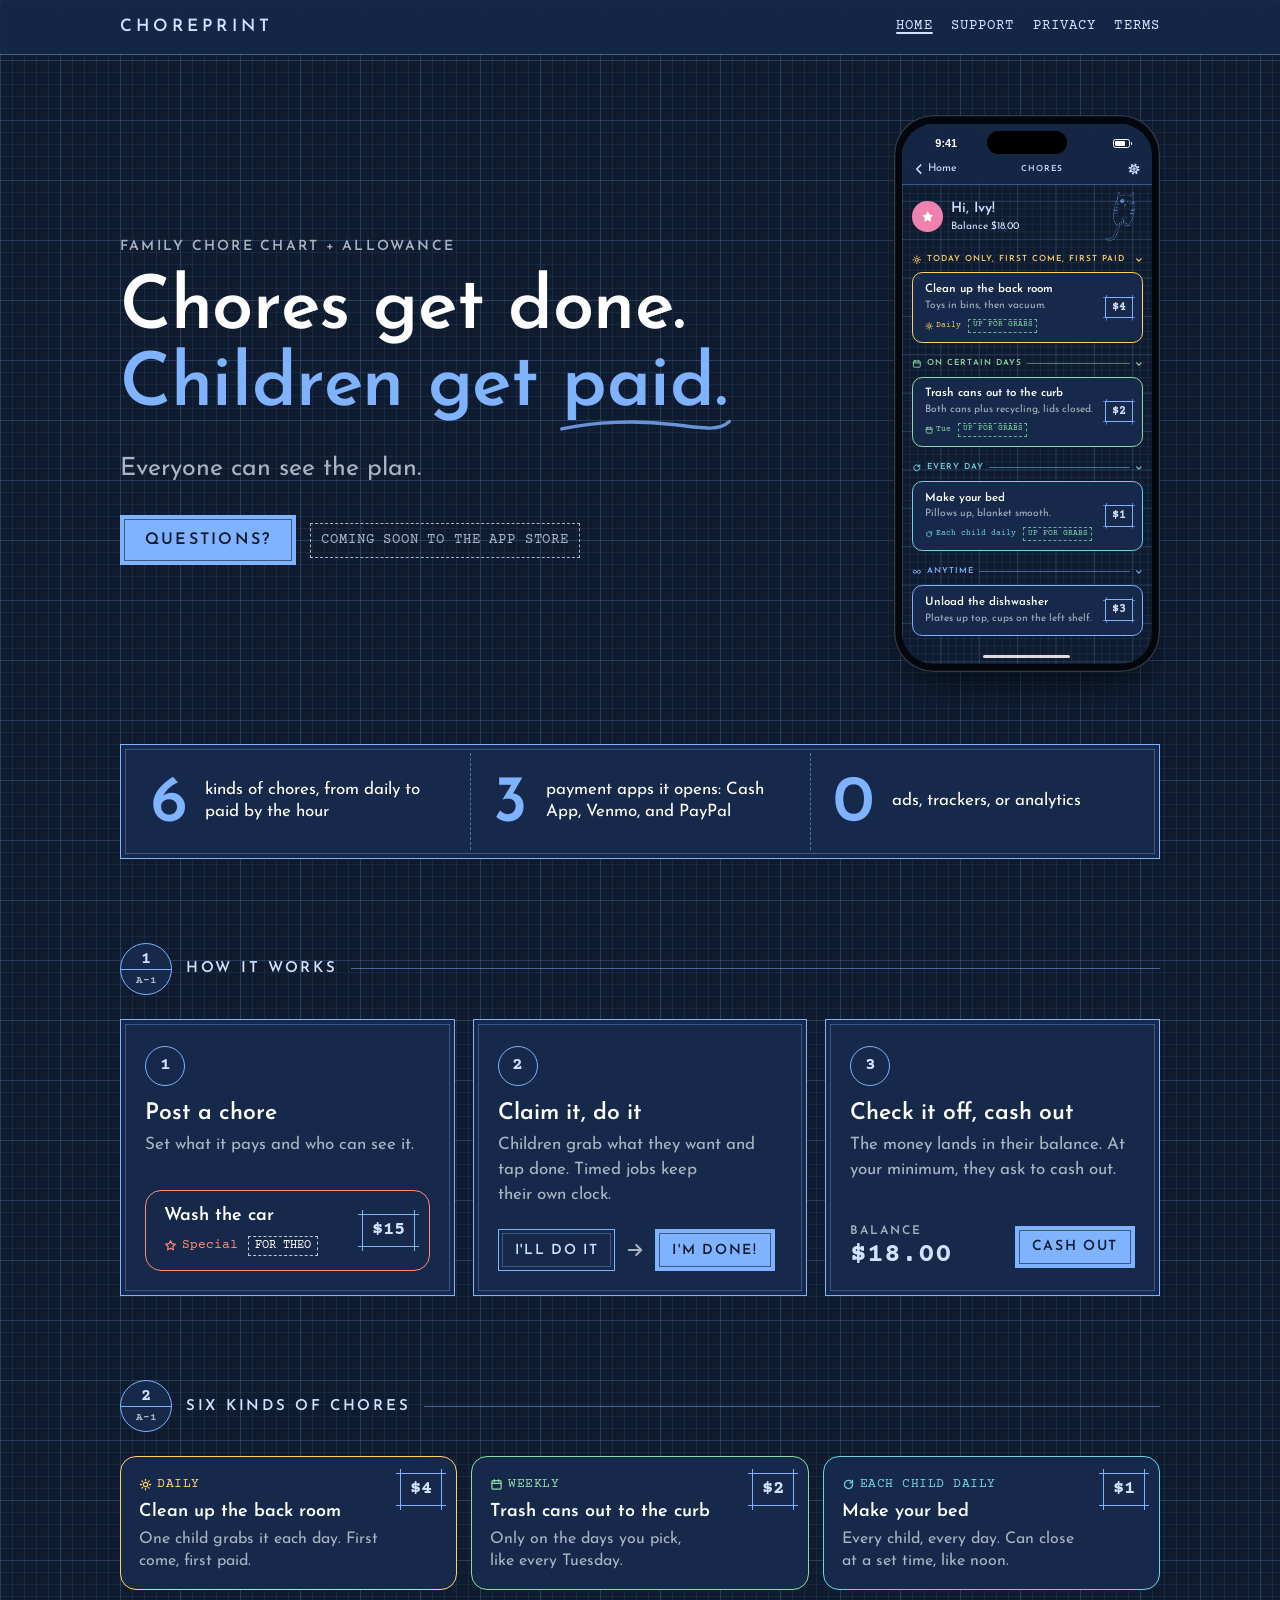
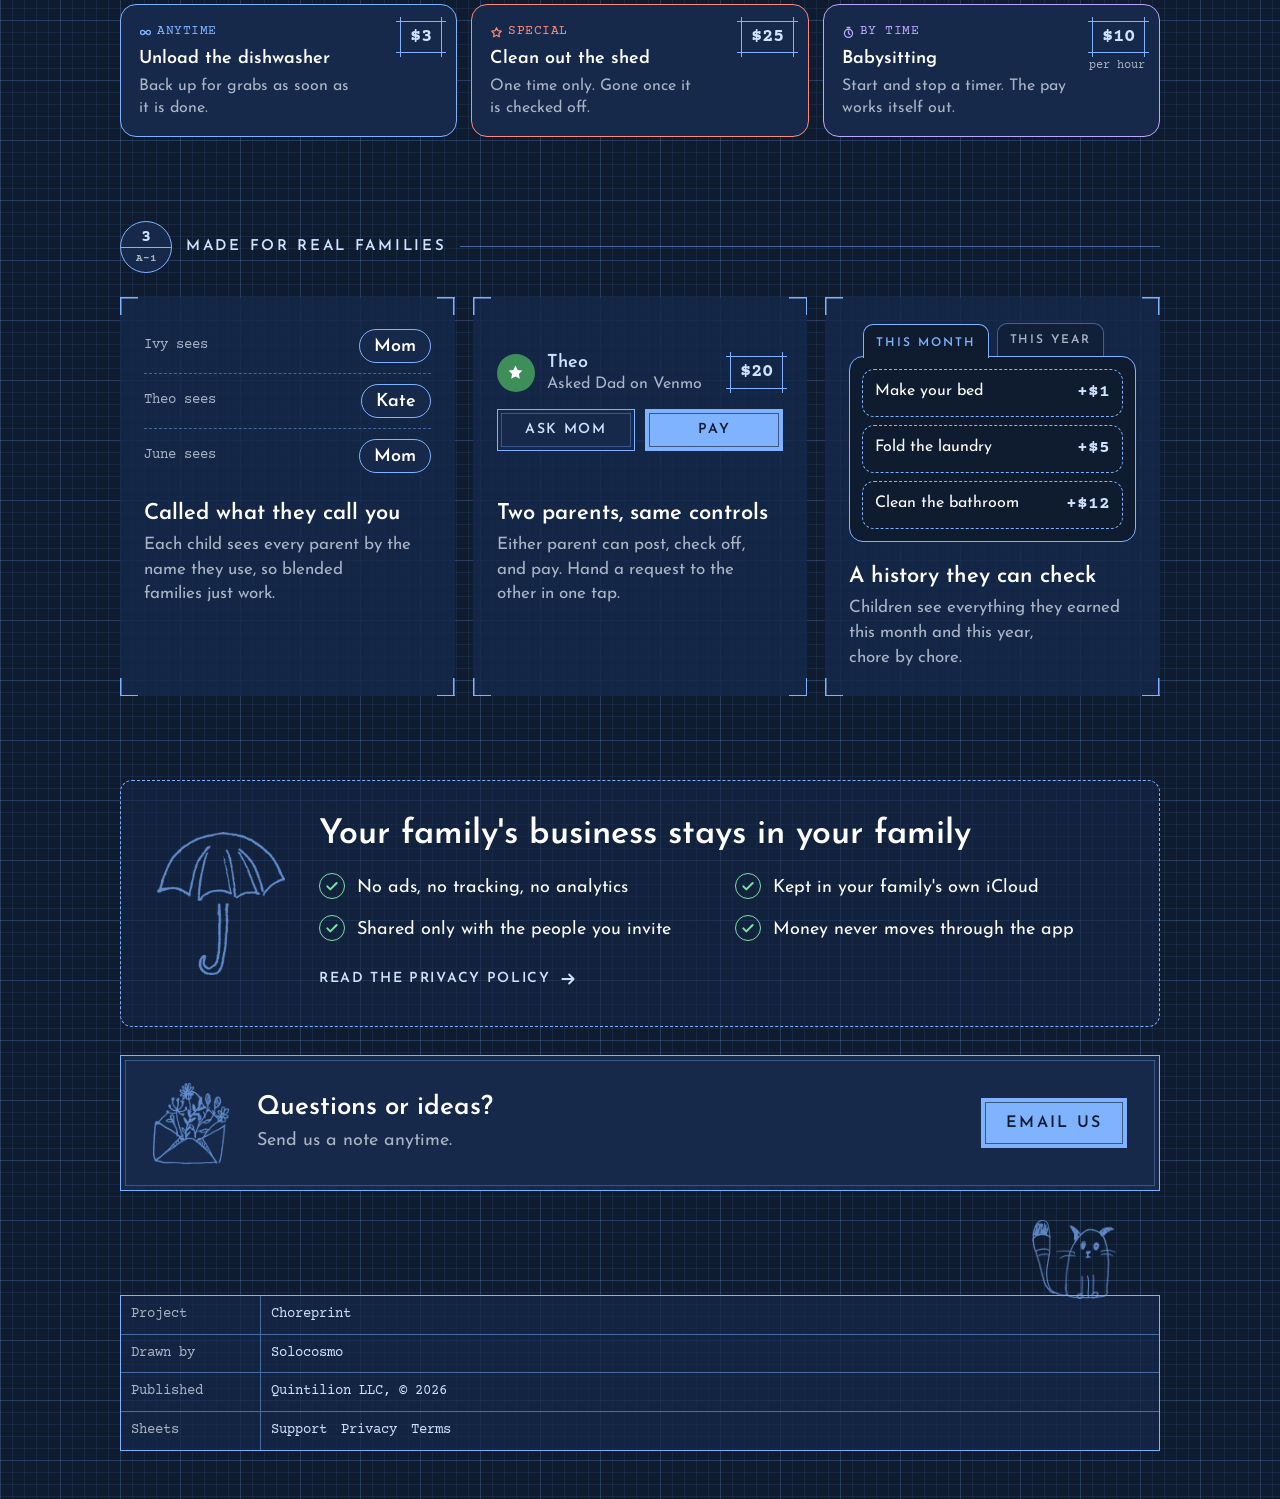
==== index.html @ 7bf669b1 "Choreprint website: home, privacy, terms, and support Co-Authored-By: Claude Opus 5.5 <noreply@anthr" ====
<!doctype html>
<html lang="en">
<head>
<meta charset="utf-8">
<meta name="viewport" content="width=device-width, initial-scale=1">
<title>Choreprint: family chore chart and allowance</title>
<meta name="description" content="Choreprint is a family chore chart and allowance app. Parents post chores, children claim them, and earnings add up until it is time to cash out.">
<meta property="og:title" content="Choreprint">
<meta property="og:description" content="Family chore chart and allowance, drawn up like a blueprint.">
<script src="theme.js"></script>
<link rel="stylesheet" href="style.css">
</head>
<body>
<a class="skip" href="#main">Skip to content</a>
<header class="top">
  <div class="inner">
    <a class="wordmark" href="./">Choreprint</a>
    <nav aria-label="Site">
      <a href="./" aria-current="page">Home</a>
      <a href="contact.html">Support</a>
      <a href="privacy.html">Privacy</a>
      <a href="terms.html">Terms</a>
    </nav>
  </div>
</header>

<main id="main">
  <section class="hero">
    <div class="hero-copy">
      <p class="label">Family chore chart&nbsp;+&nbsp;allowance</p>
      <h1><span>Chores get done.</span> <span class="paid">Children <span class="nw">get <em class="scribble">paid.</em></span></span></h1>
      <p class="sub">Everyone can see the plan.</p>
      <div class="cta-row">
        <a class="btn" href="contact.html">Questions?</a>
        <span class="soon-chip">Coming soon to the App&nbsp;Store</span>
      </div>
    </div>

    <div class="phone-wrap">
      <div class="phone" role="img" aria-label="Choreprint on iPhone: a child's chore list, with what each chore pays">
        <div class="screen">
          <span class="island"></span>
          <div class="glass">
            <div class="status"><span>9:41</span><span class="batt"></span></div>
            <div class="nav">
              <span class="back"><svg class="ico" viewBox="0 0 24 24" fill="none" stroke="currentColor" stroke-width="2.6" stroke-linecap="round" stroke-linejoin="round"><path d="M15 5l-7 7 7 7"/></svg>Home</span>
              <span class="ttl">Chores</span>
              <svg class="ico" viewBox="0 0 24 24" fill="none" stroke="currentColor"><circle cx="12" cy="12" r="7.6" stroke-width="3.4" stroke-dasharray="3 2.97"/><circle cx="12" cy="12" r="5.4" stroke-width="2.2"/><circle cx="12" cy="12" r="1.9" stroke-width="2"/></svg>
            </div>
          </div>
          <div class="body">
            <div class="hello">
              <span class="av" style="--av: #EF82AE"><svg class="ico" viewBox="0 0 24 24" fill="currentColor"><path d="M12 3.2l2.7 5.5 6 .9-4.35 4.25 1 6L12 17l-5.35 2.85 1-6L3.3 9.6l6-.9z"/></svg></span>
              <div><div class="hi">Hi, Ivy!</div><div class="bal">Balance $18.00</div></div>
              <span class="doodle" style="--src: url(img/doodle29.png)"></span>
            </div>

            <div class="ph" style="--c: var(--daily)"><svg class="ico" viewBox="0 0 24 24" fill="none" stroke="currentColor" stroke-width="2.4" stroke-linecap="round"><circle cx="12" cy="12" r="4"/><path d="M12 2.5v2M12 19.5v2M2.5 12h2M19.5 12h2M5.3 5.3l1.4 1.4M17.3 17.3l1.4 1.4M5.3 18.7l1.4-1.4M17.3 6.7l1.4-1.4"/></svg>Today only, first come, first paid<svg class="ico chev" viewBox="0 0 24 24" fill="none" stroke="currentColor" stroke-width="3.4" stroke-linecap="round" stroke-linejoin="round"><path d="M5 9l7 7 7-7"/></svg></div>
            <div class="bubble" style="--c: var(--daily)">
              <div class="grow">
                <div class="t">Clean up the back room</div>
                <div class="d">Toys in bins, then vacuum.</div>
                <div class="tags"><span class="tag"><svg class="ico" viewBox="0 0 24 24" fill="none" stroke="currentColor" stroke-width="2.4" stroke-linecap="round"><circle cx="12" cy="12" r="4"/><path d="M12 2.5v2M12 19.5v2M2.5 12h2M19.5 12h2M5.3 5.3l1.4 1.4M17.3 17.3l1.4 1.4M5.3 18.7l1.4-1.4M17.3 6.7l1.4-1.4"/></svg>Daily</span><span class="chip">Up for grabs</span></div>
              </div>
              <span class="money">$4</span>
            </div>

            <div class="ph" style="--c: var(--weekly)"><svg class="ico" viewBox="0 0 24 24" fill="none" stroke="currentColor" stroke-width="2.2" stroke-linecap="round" stroke-linejoin="round"><rect x="3.5" y="5" width="17" height="15.5" rx="2"/><path d="M3.5 10h17M8 3v4M16 3v4"/></svg>On certain days<svg class="ico chev" viewBox="0 0 24 24" fill="none" stroke="currentColor" stroke-width="3.4" stroke-linecap="round" stroke-linejoin="round"><path d="M5 9l7 7 7-7"/></svg></div>
            <div class="bubble" style="--c: var(--weekly)">
              <div class="grow">
                <div class="t">Trash cans out to the curb</div>
                <div class="d">Both cans plus recycling, lids closed.</div>
                <div class="tags"><span class="tag"><svg class="ico" viewBox="0 0 24 24" fill="none" stroke="currentColor" stroke-width="2.2" stroke-linecap="round" stroke-linejoin="round"><rect x="3.5" y="5" width="17" height="15.5" rx="2"/><path d="M3.5 10h17M8 3v4M16 3v4"/></svg>Tue</span><span class="chip">Up for grabs</span></div>
              </div>
              <span class="money">$2</span>
            </div>

            <div class="ph" style="--c: var(--everyday)"><svg class="ico" viewBox="0 0 24 24" fill="none" stroke="currentColor" stroke-width="2.4" stroke-linecap="round" stroke-linejoin="round"><path d="M19.5 12a7.5 7.5 0 1 1-2.2-5.3"/><path d="M19.5 4.5v4.6h-4.6"/></svg>Every day<svg class="ico chev" viewBox="0 0 24 24" fill="none" stroke="currentColor" stroke-width="3.4" stroke-linecap="round" stroke-linejoin="round"><path d="M5 9l7 7 7-7"/></svg></div>
            <div class="bubble" style="--c: var(--everyday)">
              <div class="grow">
                <div class="t">Make your bed</div>
                <div class="d">Pillows up, blanket smooth.</div>
                <div class="tags"><span class="tag"><svg class="ico" viewBox="0 0 24 24" fill="none" stroke="currentColor" stroke-width="2.4" stroke-linecap="round" stroke-linejoin="round"><path d="M19.5 12a7.5 7.5 0 1 1-2.2-5.3"/><path d="M19.5 4.5v4.6h-4.6"/></svg>Each child daily</span><span class="chip">Up for grabs</span></div>
              </div>
              <span class="money">$1</span>
            </div>

            <div class="ph" style="--c: var(--anytime)"><svg class="ico" viewBox="0 0 24 24" fill="none" stroke="currentColor" stroke-width="2.4" stroke-linecap="round" stroke-linejoin="round"><path d="M12 12c-1.9-2.4-3.4-3.8-5.3-3.8a3.8 3.8 0 0 0 0 7.6c1.9 0 3.4-1.4 5.3-3.8zm0 0c1.9 2.4 3.4 3.8 5.3 3.8a3.8 3.8 0 0 0 0-7.6c-1.9 0-3.4 1.4-5.3 3.8z"/></svg>Anytime<svg class="ico chev" viewBox="0 0 24 24" fill="none" stroke="currentColor" stroke-width="3.4" stroke-linecap="round" stroke-linejoin="round"><path d="M5 9l7 7 7-7"/></svg></div>
            <div class="bubble" style="--c: var(--anytime)">
              <div class="grow">
                <div class="t">Unload the dishwasher</div>
                <div class="d">Plates up top, cups on the left shelf.</div>
              </div>
              <span class="money">$3</span>
            </div>
          </div>
          <span class="home-ind"></span>
        </div>
      </div>
    </div>
  </section>

  <div class="figures frame">
    <div><b>6</b><span>kinds of chores, from daily to paid by the&nbsp;hour</span></div>
    <div><b>3</b><span>payment apps it opens: Cash App, Venmo, and&nbsp;PayPal</span></div>
    <div><b>0</b><span>ads, trackers, or analytics</span></div>
  </div>

  <h2 class="sec-h"><span class="callout" aria-hidden="true"><b>1</b><i>A-1</i></span>How it works</h2>
  <ol class="steps">
    <li class="step frame">
      <span class="n" aria-hidden="true">1</span>
      <div class="txt">
        <h3>Post a chore</h3>
        <p>Set what it pays and who can see it.</p>
      </div>
      <div class="mini" aria-hidden="true">
        <div class="bubble" style="--c: var(--special)">
          <div class="grow">
            <div class="t">Wash the car</div>
            <div class="tags"><span class="tag"><svg class="ico" viewBox="0 0 24 24" fill="none" stroke="currentColor" stroke-width="2.2" stroke-linejoin="round"><path d="M12 3.2l2.7 5.5 6 .9-4.35 4.25 1 6L12 17l-5.35 2.85 1-6L3.3 9.6l6-.9z"/></svg>Special</span><span class="chip" style="--chip: var(--title)">For Theo</span></div>
          </div>
          <span class="money">$15</span>
        </div>
      </div>
    </li>
    <li class="step frame">
      <span class="n" aria-hidden="true">2</span>
      <div class="txt">
        <h3>Claim it, do it</h3>
        <p>Children grab what they want and tap done. Timed jobs keep their own clock.</p>
      </div>
      <div class="mini flow" aria-hidden="true">
        <span class="btn-app">I'll do it</span>
        <svg class="ico" viewBox="0 0 24 24" fill="none" stroke="currentColor" stroke-width="2.4" stroke-linecap="round" stroke-linejoin="round"><path d="M4.5 12h15M13.5 6l6 6-6 6"/></svg>
        <span class="btn-app filled">I'm done!</span>
      </div>
    </li>
    <li class="step frame">
      <span class="n" aria-hidden="true">3</span>
      <div class="txt">
        <h3>Check it off, cash out</h3>
        <p>The money lands in their balance. At your minimum, they ask to cash out.</p>
      </div>
      <div class="mini wallet-mini" aria-hidden="true">
        <div><span class="label">Balance</span><b>$18.00</b></div>
        <span class="btn-app filled">Cash out</span>
      </div>
    </li>
  </ol>

  <h2 class="sec-h"><span class="callout" aria-hidden="true"><b>2</b><i>A-1</i></span>Six kinds of chores</h2>
  <div class="kinds">
    <div class="bubble" style="--c: var(--daily)">
      <div class="grow">
        <div class="tag"><svg class="ico" viewBox="0 0 24 24" fill="none" stroke="currentColor" stroke-width="2.4" stroke-linecap="round"><circle cx="12" cy="12" r="4"/><path d="M12 2.5v2M12 19.5v2M2.5 12h2M19.5 12h2M5.3 5.3l1.4 1.4M17.3 17.3l1.4 1.4M5.3 18.7l1.4-1.4M17.3 6.7l1.4-1.4"/></svg>Daily</div>
        <div class="t">Clean up the back room</div>
        <div class="d">One child grabs it each day. First come, first paid.</div>
      </div>
      <span class="money">$4</span>
    </div>
    <div class="bubble" style="--c: var(--weekly)">
      <div class="grow">
        <div class="tag"><svg class="ico" viewBox="0 0 24 24" fill="none" stroke="currentColor" stroke-width="2.2" stroke-linecap="round" stroke-linejoin="round"><rect x="3.5" y="5" width="17" height="15.5" rx="2"/><path d="M3.5 10h17M8 3v4M16 3v4"/></svg>Weekly</div>
        <div class="t">Trash cans out to the curb</div>
        <div class="d">Only on the days you pick, like every Tuesday.</div>
      </div>
      <span class="money">$2</span>
    </div>
    <div class="bubble" style="--c: var(--everyday)">
      <div class="grow">
        <div class="tag"><svg class="ico" viewBox="0 0 24 24" fill="none" stroke="currentColor" stroke-width="2.4" stroke-linecap="round" stroke-linejoin="round"><path d="M19.5 12a7.5 7.5 0 1 1-2.2-5.3"/><path d="M19.5 4.5v4.6h-4.6"/></svg>Each child daily</div>
        <div class="t">Make your bed</div>
        <div class="d">Every child, every day. Can close at a set time, like noon.</div>
      </div>
      <span class="money">$1</span>
    </div>
    <div class="bubble" style="--c: var(--anytime)">
      <div class="grow">
        <div class="tag"><svg class="ico" viewBox="0 0 24 24" fill="none" stroke="currentColor" stroke-width="2.4" stroke-linecap="round" stroke-linejoin="round"><path d="M12 12c-1.9-2.4-3.4-3.8-5.3-3.8a3.8 3.8 0 0 0 0 7.6c1.9 0 3.4-1.4 5.3-3.8zm0 0c1.9 2.4 3.4 3.8 5.3 3.8a3.8 3.8 0 0 0 0-7.6c-1.9 0-3.4 1.4-5.3 3.8z"/></svg>Anytime</div>
        <div class="t">Unload the dishwasher</div>
        <div class="d">Back up for grabs as soon as it is done.</div>
      </div>
      <span class="money">$3</span>
    </div>
    <div class="bubble" style="--c: var(--special)">
      <div class="grow">
        <div class="tag"><svg class="ico" viewBox="0 0 24 24" fill="none" stroke="currentColor" stroke-width="2.2" stroke-linejoin="round"><path d="M12 3.2l2.7 5.5 6 .9-4.35 4.25 1 6L12 17l-5.35 2.85 1-6L3.3 9.6l6-.9z"/></svg>Special</div>
        <div class="t">Clean out the shed</div>
        <div class="d">One time only. Gone once it is checked off.</div>
      </div>
      <span class="money">$25</span>
    </div>
    <div class="bubble" style="--c: var(--timed)">
      <div class="grow">
        <div class="tag"><svg class="ico" viewBox="0 0 24 24" fill="none" stroke="currentColor" stroke-width="2.4" stroke-linecap="round"><circle cx="12" cy="13.5" r="7.5"/><path d="M12 9.5v4l2.5 2M9.5 2.8h5"/></svg>By time</div>
        <div class="t">Babysitting</div>
        <div class="d">Start and stop a timer. The pay works itself out.</div>
      </div>
      <span class="rate"><span class="money">$10</span><small>per hour</small></span>
    </div>
  </div>

  <h2 class="sec-h"><span class="callout" aria-hidden="true"><b>3</b><i>A-1</i></span>Made for real families</h2>
  <div class="fam">
    <div class="fam-card corners">
      <div class="vis names" aria-hidden="true">
        <div><span>Ivy sees</span><b>Mom</b></div>
        <div><span>Theo sees</span><b>Kate</b></div>
        <div><span>June sees</span><b>Mom</b></div>
      </div>
      <div class="txt">
        <h3>Called what they call you</h3>
        <p>Each child sees every parent by the name they use, so blended families just work.</p>
      </div>
    </div>
    <div class="fam-card corners">
      <div class="vis req" aria-hidden="true">
        <div class="req-row">
          <span class="dot" style="--av: #3E8E5A"><svg class="ico" viewBox="0 0 24 24" fill="currentColor"><path d="M12 3.2l2.7 5.5 6 .9-4.35 4.25 1 6L12 17l-5.35 2.85 1-6L3.3 9.6l6-.9z"/></svg></span>
          <span class="who"><b>Theo</b>Asked Dad on Venmo</span>
          <span class="money">$20</span>
        </div>
        <div class="flow"><span class="btn-app">Ask Mom</span><span class="btn-app filled">Pay</span></div>
      </div>
      <div class="txt">
        <h3>Two parents, same controls</h3>
        <p>Either parent can post, check off, and pay. Hand a request to the other in one tap.</p>
      </div>
    </div>
    <div class="fam-card corners">
      <div class="vis" aria-hidden="true">
        <div class="folder-tabs"><span class="on">This month</span><span>This year</span></div>
        <div class="folder">
          <div class="row"><b>Make your bed</b><span>+$1</span></div>
          <div class="row"><b>Fold the laundry</b><span>+$5</span></div>
          <div class="row"><b>Clean the bathroom</b><span>+$12</span></div>
        </div>
      </div>
      <div class="txt">
        <h3>A history they can check</h3>
        <p>Children see everything they earned this month and this year, chore by chore.</p>
      </div>
    </div>
  </div>

  <section class="promise tracing" aria-labelledby="promise-h">
    <span class="doodle" style="--src: url(img/doodle09.png)" aria-hidden="true"></span>
    <div>
      <h2 id="promise-h">Your family's business stays in your family</h2>
      <ul class="checks">
        <li><svg class="ico" viewBox="0 0 24 24" fill="none" stroke="currentColor" stroke-width="3" stroke-linecap="round" stroke-linejoin="round" aria-hidden="true"><path d="M5 12.5l4.5 4.5L19 7.5"/></svg><span>No ads, no tracking, no analytics</span></li>
        <li><svg class="ico" viewBox="0 0 24 24" fill="none" stroke="currentColor" stroke-width="3" stroke-linecap="round" stroke-linejoin="round" aria-hidden="true"><path d="M5 12.5l4.5 4.5L19 7.5"/></svg><span>Kept in your family's own iCloud</span></li>
        <li><svg class="ico" viewBox="0 0 24 24" fill="none" stroke="currentColor" stroke-width="3" stroke-linecap="round" stroke-linejoin="round" aria-hidden="true"><path d="M5 12.5l4.5 4.5L19 7.5"/></svg><span>Shared only with the people you invite</span></li>
        <li><svg class="ico" viewBox="0 0 24 24" fill="none" stroke="currentColor" stroke-width="3" stroke-linecap="round" stroke-linejoin="round" aria-hidden="true"><path d="M5 12.5l4.5 4.5L19 7.5"/></svg><span>Money never moves through the app</span></li>
      </ul>
      <a class="more" href="privacy.html">Read the privacy policy<svg class="ico" viewBox="0 0 24 24" fill="none" stroke="currentColor" stroke-width="2.4" stroke-linecap="round" stroke-linejoin="round" aria-hidden="true"><path d="M4.5 12h15M13.5 6l6 6-6 6"/></svg></a>
    </div>
  </section>

  <section class="cta-band frame" aria-labelledby="cta-h">
    <span class="doodle" style="--src: url(img/doodle08.png)" aria-hidden="true"></span>
    <div class="txt">
      <h2 id="cta-h">Questions or ideas?</h2>
      <p>Send us a note anytime.</p>
    </div>
    <a class="btn" href="mailto:solocosmo@icloud.com?subject=Choreprint">Email us</a>
  </section>
</main>

<footer>
  <span class="doodle footer-cat" style="--src: url(img/doodle27.png)" aria-hidden="true"></span>
  <div class="titleblock">
    <div>Project</div><div>Choreprint</div>
    <div>Drawn by</div><div>Solocosmo</div>
    <div>Published</div><div>Quintilion LLC, &copy; 2026</div>
    <div>Sheets</div><div><a href="contact.html">Support</a><a href="privacy.html">Privacy</a><a href="terms.html">Terms</a></div>
  </div>
</footer>
</body>
</html>
---- style.css ----
/* Choreprint site: the app's blueprint sheet. Whiteprint by day, midnight graphite at night. */

@font-face {
  font-family: "Josefin Sans";
  src: url("fonts/JosefinSans.ttf") format("truetype");
  font-weight: 100 700;
  font-display: swap;
}
@font-face {
  font-family: "Courier Prime";
  src: url("fonts/CourierPrime-Regular.ttf") format("truetype");
  font-weight: 400;
  font-display: swap;
}
@font-face {
  font-family: "Courier Prime";
  src: url("fonts/CourierPrime-Bold.ttf") format("truetype");
  font-weight: 700;
  font-display: swap;
}

:root {
  --bg: #EEF5FD;
  --card: #FFFFFF;
  --ink: #1F5FAE;
  --title: #22303F;
  /* Day colors that carry text are at least 4.5:1 on the page (WCAG AA), same as the app. */
  --muted: #446EA8;
  --line: #3A78C9;
  --accent: #336DBA;
  --grid-minor: rgba(58, 120, 201, 0.09);
  --grid-major: rgba(58, 120, 201, 0.17);
  --glass: rgba(220, 232, 247, 0.82);
  --daily: #926400;
  --weekly: #357A4D;
  --everyday: #277784;
  --anytime: #336DBA;
  --special: #CA3527;
  --timed: #7759C8;
  --go: #297B4D;
  --bezel: #1C2433;
  --lift: 0 34px 60px -30px rgba(20, 50, 100, 0.5);
  color-scheme: light;
}

:root[data-theme="night"] {
  --bg: #0F1C30;
  --card: #16294A;
  --ink: #CFE2FF;
  --title: #FFFFFF;
  --muted: #A9B4C4;
  --line: #7FB2FF;
  --accent: #7FB2FF;
  --grid-minor: rgba(127, 178, 255, 0.08);
  --grid-major: rgba(127, 178, 255, 0.15);
  --glass: rgba(22, 41, 74, 0.82);
  --daily: #FFD166;
  --weekly: #8FD9A8;
  --everyday: #6FD3DF;
  --anytime: #7FB2FF;
  --special: #FF8A7A;
  --timed: #BCA6FF;
  --go: #7EE0A6;
  --bezel: #04070D;
  --lift: 0 34px 60px -26px rgba(0, 0, 0, 0.7);
  color-scheme: dark;
}

@media (prefers-color-scheme: dark) {
  :root:not([data-theme="day"]) {
    --bg: #0F1C30;
    --card: #16294A;
    --ink: #CFE2FF;
    --title: #FFFFFF;
    --muted: #A9B4C4;
    --line: #7FB2FF;
    --accent: #7FB2FF;
    --grid-minor: rgba(127, 178, 255, 0.08);
    --grid-major: rgba(127, 178, 255, 0.15);
    --glass: rgba(22, 41, 74, 0.82);
    --daily: #FFD166;
    --weekly: #8FD9A8;
    --everyday: #6FD3DF;
    --anytime: #7FB2FF;
    --special: #FF8A7A;
    --timed: #BCA6FF;
    --go: #7EE0A6;
    --bezel: #04070D;
    --lift: 0 34px 60px -26px rgba(0, 0, 0, 0.7);
    color-scheme: dark;
  }
}

* { box-sizing: border-box; }

html { -webkit-text-size-adjust: 100%; scroll-padding-top: 96px; }
@media (prefers-reduced-motion: no-preference) { html { scroll-behavior: smooth; } }

body {
  margin: 0;
  color: var(--ink);
  background-color: var(--bg);
  background-image:
    linear-gradient(var(--grid-major) 1px, transparent 1px),
    linear-gradient(90deg, var(--grid-major) 1px, transparent 1px),
    linear-gradient(var(--grid-minor) 1px, transparent 1px),
    linear-gradient(90deg, var(--grid-minor) 1px, transparent 1px);
  background-size: 60px 60px, 60px 60px, 12px 12px, 12px 12px;
  font-family: "Josefin Sans", "Futura", "Avenir Next", sans-serif;
  font-size: 18px;
  line-height: 1.55;
  min-height: 100vh;
}

p, li { text-wrap: pretty; }
a { color: var(--ink); text-underline-offset: 3px; }
a:hover { color: var(--title); }
:focus-visible { outline: 2px solid var(--line); outline-offset: 3px; }

.skip { position: absolute; left: -999px; top: 0; }
.skip:focus { left: 12px; top: 12px; background: var(--card); padding: 8px 12px; z-index: 10; }

/* Line icons, drawn in the current text color */
.ico { width: 1em; height: 1em; flex: none; vertical-align: -0.125em; }

/* Frosted glass header, like the app's */
.top {
  position: sticky; top: 0; z-index: 5;
  background: var(--glass);
  -webkit-backdrop-filter: blur(14px);
  backdrop-filter: blur(14px);
  border-bottom: 1px solid color-mix(in srgb, var(--line) 45%, transparent);
}
.top .inner {
  max-width: 1080px; margin: 0 auto; padding: 14px 20px;
  display: flex; align-items: center; justify-content: space-between; gap: 16px;
}
.wordmark {
  font-weight: 600; letter-spacing: 0.24em; text-transform: uppercase;
  text-decoration: none; color: var(--ink); font-size: 17px;
}
.top nav { display: flex; gap: 18px; flex-wrap: wrap; }
.top nav a {
  font-family: "Courier Prime", monospace; font-size: 14px; text-decoration: none;
  text-transform: uppercase; letter-spacing: 0.08em;
}
.top nav a[aria-current="page"] { text-decoration: underline; text-decoration-thickness: 1.5px; }

main { max-width: 1080px; margin: 0 auto; padding: 0 20px 8px; }

.label {
  font-family: "Josefin Sans", sans-serif; font-weight: 600; font-size: 14px;
  letter-spacing: 0.16em; text-transform: uppercase; color: var(--muted);
}

/* ---------- Shared pieces ---------- */

.btn {
  display: inline-flex; align-items: center; justify-content: center; gap: 10px;
  min-height: 50px; padding: 0 24px;
  font-family: "Josefin Sans", sans-serif; font-weight: 600; font-size: 16px; letter-spacing: 0.14em; text-transform: uppercase;
  text-decoration: none; color: var(--bg); background: var(--accent);
  border: 1.5px solid var(--accent); border-radius: 0;
  box-shadow: inset 0 0 0 3px var(--accent), inset 0 0 0 4px color-mix(in srgb, var(--bg) 60%, transparent);
  white-space: nowrap; cursor: pointer;
}
.btn:hover { color: var(--bg); filter: brightness(0.94); }
.soon-chip {
  font-family: "Courier Prime", monospace; font-size: 14px; text-transform: uppercase; letter-spacing: 0.06em;
  color: var(--muted); border: 1px dashed var(--muted); padding: 6px 10px;
}

/* Double-rule frame (the house drawing's frame) */
.frame {
  background: var(--card);
  border: 1.2px solid var(--line);
  box-shadow: inset 0 0 0 4px var(--card), inset 0 0 0 4.75px color-mix(in srgb, var(--line) 45%, transparent);
  padding: 22px;
}

/* Crop-mark corners */
.corners { position: relative; padding: 22px; background: color-mix(in srgb, var(--card) 85%, transparent); }
.corners::before, .corners::after { content: ""; position: absolute; inset: 0; pointer-events: none;
  background:
    linear-gradient(var(--line), var(--line)) top left / 18px 1.5px no-repeat,
    linear-gradient(var(--line), var(--line)) top left / 1.5px 18px no-repeat,
    linear-gradient(var(--line), var(--line)) bottom right / 18px 1.5px no-repeat,
    linear-gradient(var(--line), var(--line)) bottom right / 1.5px 18px no-repeat;
}
.corners::after {
  background:
    linear-gradient(var(--line), var(--line)) top right / 18px 1.5px no-repeat,
    linear-gradient(var(--line), var(--line)) top right / 1.5px 18px no-repeat,
    linear-gradient(var(--line), var(--line)) bottom left / 18px 1.5px no-repeat,
    linear-gradient(var(--line), var(--line)) bottom left / 1.5px 18px no-repeat;
}

/* Tracing paper: see-through sheet with a dashed pencil outline */
.tracing { border: 1.4px dashed var(--line); border-radius: 12px; background: color-mix(in srgb, var(--card) 55%, transparent); padding: 22px; }

/* Doodles: tinted line art, like the app's margin sketches */
.doodle {
  display: block; flex: none; background: var(--line); opacity: 0.72;
  -webkit-mask: var(--src) center / contain no-repeat; mask: var(--src) center / contain no-repeat;
}

/* Chore bubbles, outlined in each chore type's pencil color (same as the app's cards) */
.bubble {
  background: var(--card); border: 1.5px solid var(--c, var(--line)); border-radius: 16px;
  padding: 14px 14px 14px 18px; display: flex; align-items: center; gap: 14px;
}
.bubble .grow { flex: 1; min-width: 0; }
.bubble .t { font-weight: 600; font-size: 18px; line-height: 1.25; color: var(--title); }
.bubble .d { margin-top: 4px; font-size: 16px; line-height: 1.4; color: var(--muted); }
.tags { display: flex; flex-wrap: wrap; align-items: center; gap: 6px 10px; margin-top: 8px; }
.tag { display: inline-flex; align-items: center; gap: 5px; font-family: "Courier Prime", monospace; font-size: 13px; line-height: 1.2; color: var(--c, var(--line)); }
.chip {
  display: inline-block; font-family: "Courier Prime", monospace; font-size: 12px; line-height: 1.4; text-transform: uppercase;
  color: var(--chip, var(--go)); border: 0.8px dashed color-mix(in srgb, var(--chip, var(--go)) 75%, transparent);
  padding: 1px 6px; white-space: nowrap;
}

/* Money pill: a box with tick marks past each corner, like a dimensioned callout */
.money {
  position: relative; flex: none;
  font-family: "Courier Prime", monospace; font-weight: 700; font-size: 19px; line-height: 1.3; color: var(--ink);
  padding: 3px 9px; border: 1px solid var(--line); white-space: nowrap;
}
.money::before {
  content: ""; position: absolute; inset: -5px; pointer-events: none;
  background:
    linear-gradient(var(--line), var(--line)) left 0 top 4px / 4px 1px no-repeat,
    linear-gradient(var(--line), var(--line)) left 4px top 0 / 1px 4px no-repeat,
    linear-gradient(var(--line), var(--line)) right 0 top 4px / 4px 1px no-repeat,
    linear-gradient(var(--line), var(--line)) right 4px top 0 / 1px 4px no-repeat,
    linear-gradient(var(--line), var(--line)) left 0 bottom 4px / 4px 1px no-repeat,
    linear-gradient(var(--line), var(--line)) left 4px bottom 0 / 1px 4px no-repeat,
    linear-gradient(var(--line), var(--line)) right 0 bottom 4px / 4px 1px no-repeat,
    linear-gradient(var(--line), var(--line)) right 4px bottom 0 / 1px 4px no-repeat;
}
.rate { flex: none; display: grid; justify-items: end; gap: 4px; }
.rate small { font-family: "Courier Prime", monospace; font-size: 12px; color: var(--muted); }

/* App-style buttons for the little UI pieces */
.btn-app {
  display: inline-flex; align-items: center; justify-content: center; min-height: 42px; padding: 0 16px;
  font-weight: 600; font-size: 14px; letter-spacing: 0.12em; text-transform: uppercase; white-space: nowrap;
  color: var(--ink); background: var(--card); border: 1.5px solid var(--line);
  box-shadow: inset 0 0 0 3px var(--card), inset 0 0 0 3.75px color-mix(in srgb, var(--line) 45%, transparent);
}
.btn-app.filled { color: var(--bg); background: var(--accent); box-shadow: inset 0 0 0 3px var(--accent), inset 0 0 0 4px color-mix(in srgb, var(--bg) 60%, transparent); }

/* Green check list */
.checks { list-style: none; margin: 0; padding: 0; display: grid; grid-template-columns: repeat(2, minmax(0, 1fr)); gap: 14px 28px; }
.checks li { display: flex; gap: 12px; align-items: flex-start; color: var(--title); }
.checks li > .ico {
  width: 26px; height: 26px; padding: 4px; margin-top: -1px;
  color: var(--go); border: 1.5px solid var(--go); border-radius: 50%;
}
.checks b { display: block; font-weight: 600; }
.checks li span span { color: var(--muted); }

/* ---------- Home ---------- */

/* Section heading: detail callout bubble, caps title, and a rule, like a plan sheet */
.sec-h {
  display: flex; align-items: center; gap: 14px; margin: 84px 0 24px;
  font-weight: 600; font-size: 15px; letter-spacing: 0.18em; text-transform: uppercase; color: var(--ink);
}
.sec-h::after { content: ""; flex: 1; min-width: 24px; height: 1px; background: color-mix(in srgb, var(--line) 50%, transparent); }
.callout {
  position: relative; flex: none; width: 52px; height: 52px;
  border: 1.5px solid var(--line); border-radius: 50%; background: var(--card);
  font-family: "Courier Prime", monospace; letter-spacing: 0; color: var(--ink);
}
.callout::before { content: ""; position: absolute; left: 0; right: 0; top: 50%; border-top: 1px solid var(--line); }
.callout b { position: absolute; left: 0; right: 0; top: 7px; text-align: center; font-size: 17px; line-height: 1; }
.callout i { position: absolute; left: 0; right: 0; bottom: 8px; text-align: center; font-style: normal; font-size: 11px; line-height: 1; color: var(--muted); }

/* Hero */
.hero {
  display: grid; grid-template-columns: minmax(0, 1fr) auto; gap: clamp(28px, 5vw, 72px);
  align-items: center; padding: 60px 0 8px;
}
.hero h1 {
  margin: 14px 0 0; font-weight: 600; font-size: clamp(42px, 6vw, 74px); line-height: 1.04;
  color: var(--title); letter-spacing: -0.005em;
}
.hero h1 > span { display: block; }
.hero h1 .paid { color: var(--line); }
.nw { white-space: nowrap; }
.scribble { position: relative; font-style: normal; white-space: nowrap; }
.scribble::after {
  content: ""; position: absolute; left: -2%; right: -3%; bottom: -0.16em; height: 0.26em;
  background: currentColor; opacity: 0.8;
  -webkit-mask: url("data:image/svg+xml,%3Csvg xmlns='http://www.w3.org/2000/svg' viewBox='0 0 200 14' preserveAspectRatio='none'%3E%3Cpath d='M3 9 C 40 4, 92 3, 132 6 S 186 10, 197 4' fill='none' stroke='black' stroke-width='3.2' stroke-linecap='round' vector-effect='non-scaling-stroke'/%3E%3C/svg%3E") center / 100% 100% no-repeat;
  mask: url("data:image/svg+xml,%3Csvg xmlns='http://www.w3.org/2000/svg' viewBox='0 0 200 14' preserveAspectRatio='none'%3E%3Cpath d='M3 9 C 40 4, 92 3, 132 6 S 186 10, 197 4' fill='none' stroke='black' stroke-width='3.2' stroke-linecap='round' vector-effect='non-scaling-stroke'/%3E%3C/svg%3E") center / 100% 100% no-repeat;
}
.hero .sub { margin: 26px 0 0; font-size: clamp(20px, 2.3vw, 25px); line-height: 1.35; color: var(--muted); }
.cta-row { margin-top: 30px; display: flex; flex-wrap: wrap; gap: 12px 14px; align-items: center; }

/* Phone mockup: drawn at real iPhone size in points, then zoomed down */
.phone-wrap { justify-self: center; }
.phone {
  zoom: 0.64;
  position: relative; width: 416px; height: 870px; padding: 13px; border-radius: 62px;
  background: var(--bezel);
  box-shadow: var(--lift), inset 0 0 0 2px color-mix(in srgb, var(--bezel) 65%, #8A9AB5);
}
.phone .screen {
  position: relative; height: 100%; border-radius: 49px; overflow: hidden;
  background-color: var(--bg);
  background-image:
    linear-gradient(var(--grid-major) 1px, transparent 1px),
    linear-gradient(90deg, var(--grid-major) 1px, transparent 1px),
    linear-gradient(var(--grid-minor) 1px, transparent 1px),
    linear-gradient(90deg, var(--grid-minor) 1px, transparent 1px);
  background-size: 60px 60px, 60px 60px, 12px 12px, 12px 12px;
  line-height: 1.3;
}
.phone .island { position: absolute; z-index: 3; top: 11px; left: 50%; width: 124px; height: 36px; margin-left: -62px; border-radius: 18px; background: #000; }
.phone .glass {
  position: relative; z-index: 2; background: var(--glass);
  -webkit-backdrop-filter: blur(14px); backdrop-filter: blur(14px);
  border-bottom: 1px solid color-mix(in srgb, var(--line) 35%, transparent);
}
.phone .status {
  display: flex; justify-content: space-between; align-items: center; height: 56px; padding: 6px 34px 0 52px;
  font: 600 17px/1 -apple-system, BlinkMacSystemFont, "Helvetica Neue", sans-serif; color: var(--title);
}
.phone .batt { position: relative; width: 26px; height: 13px; border: 1.5px solid currentColor; border-radius: 4px; }
.phone .batt::before { content: ""; position: absolute; inset: 1.5px 6px 1.5px 1.5px; background: currentColor; border-radius: 1.5px; }
.phone .batt::after { content: ""; position: absolute; right: -4.5px; top: 3px; width: 2px; height: 4px; background: currentColor; border-radius: 0 1px 1px 0; }
.phone .nav { display: flex; justify-content: space-between; align-items: center; padding: 4px 16px 12px; color: var(--ink); font-size: 17px; }
.phone .nav .back { display: inline-flex; align-items: center; gap: 2px; }
.phone .nav .ttl { font-weight: 600; font-size: 13px; letter-spacing: 0.12em; text-transform: uppercase; }
.phone .nav .ico { width: 22px; height: 22px; }
.phone .body { display: grid; gap: 12px; padding: 16px; }
.phone .hello { display: flex; align-items: center; gap: 12px; }
.phone .av { width: 48px; height: 48px; border-radius: 50%; background: var(--av); color: #fff; display: grid; place-items: center; }
.phone .av .ico { width: 24px; height: 24px; }
.phone .hi { font-size: 22px; font-weight: 600; color: var(--ink); }
.phone .bal { font-size: 16px; color: var(--ink); margin-top: 2px; }
.phone .hello .doodle { width: 46px; height: 80px; margin: -6px 10px -6px auto; transform: rotate(6deg); }
.phone .ph {
  display: flex; align-items: center; gap: 8px; padding-top: 12px; white-space: nowrap;
  color: var(--c); font-weight: 600; font-size: 13px; letter-spacing: 0.12em; text-transform: uppercase;
}
.phone .ph .ico { width: 15px; height: 15px; }
.phone .ph::after { content: ""; order: 2; flex: 1; height: 1px; background: color-mix(in srgb, var(--c) 50%, transparent); }
.phone .ph .chev { order: 3; width: 12px; height: 12px; }
.phone .home-ind { position: absolute; z-index: 3; bottom: 9px; left: 50%; width: 136px; height: 5px; margin-left: -68px; border-radius: 3px; background: var(--title); opacity: 0.85; }

/* Three figures, like dimensions on a drawing */
.figures { margin-top: 64px; padding: 8px; display: grid; grid-template-columns: repeat(3, minmax(0, 1fr)); }
.figures > div { display: flex; align-items: center; gap: 18px; padding: 18px 22px; }
.figures > div + div { border-left: 1px dashed color-mix(in srgb, var(--line) 55%, transparent); }
.figures b { font-weight: 600; font-size: 66px; line-height: 0.8; color: var(--line); padding-top: 0.12em; }
.figures span { font-size: 17px; line-height: 1.35; color: var(--title); }

/* How it works */
.steps { list-style: none; margin: 0; padding: 0; display: grid; gap: 18px; grid-template-columns: repeat(3, minmax(0, 1fr)); }
.step { display: flex; flex-direction: column; gap: 14px; padding: 26px 24px 24px; }
.step .n {
  width: 40px; height: 40px; border: 1.5px solid var(--line); border-radius: 50%;
  display: grid; place-items: center; font-family: "Courier Prime", monospace; font-weight: 700; font-size: 18px; color: var(--ink);
}
.step h3 { margin: 0; font-weight: 600; font-size: 23px; line-height: 1.2; color: var(--title); }
.step p { margin: 6px 0 0; font-size: 17px; line-height: 1.45; color: var(--muted); }
.step .mini { margin-top: auto; padding-top: 8px; }
.flow { display: flex; align-items: center; flex-wrap: wrap; gap: 10px; }
.flow > .ico { width: 20px; height: 20px; color: var(--muted); }
.wallet-mini { display: flex; align-items: center; justify-content: space-between; flex-wrap: wrap; gap: 10px 14px; }
.wallet-mini .label { display: block; font-size: 12px; }
.wallet-mini b { font-family: "Courier Prime", monospace; font-size: 28px; line-height: 1.1; color: var(--ink); }

/* Six kinds of chores */
.kinds { display: grid; gap: 14px; grid-template-columns: repeat(3, minmax(0, 1fr)); }
.kinds .bubble { align-items: flex-start; padding-top: 16px; padding-bottom: 16px; }
.kinds .tag { margin-bottom: 8px; font-size: 13px; text-transform: uppercase; letter-spacing: 0.04em; }

/* Made for real families */
.fam { display: grid; gap: 18px; grid-template-columns: repeat(3, minmax(0, 1fr)); }
.fam-card { display: flex; flex-direction: column; gap: 22px; padding: 26px 24px; }
.fam-card .vis { min-height: 156px; display: flex; flex-direction: column; justify-content: center; }
.fam-card h3 { margin: 0; font-weight: 600; font-size: 22px; line-height: 1.2; color: var(--title); }
.fam-card p { margin: 6px 0 0; font-size: 17px; line-height: 1.45; color: var(--muted); }
.names { display: grid; gap: 10px; }
.names > div {
  display: flex; align-items: center; justify-content: space-between; gap: 12px; padding-bottom: 10px;
  border-bottom: 1px dashed color-mix(in srgb, var(--line) 45%, transparent);
  font-family: "Courier Prime", monospace; font-size: 14px; color: var(--muted);
}
.names > div:last-child { border-bottom: 0; padding-bottom: 0; }
.names b {
  font-family: "Josefin Sans", sans-serif; font-weight: 600; font-size: 18px; color: var(--title);
  padding: 3px 14px 1px; border: 1.5px solid var(--line); border-radius: 999px; background: var(--card);
}
.req { display: grid; gap: 14px; }
.req-row { display: flex; align-items: center; gap: 12px; }
.req-row .who { flex: 1; min-width: 0; font-size: 16px; line-height: 1.3; color: var(--muted); }
.req-row .who b { display: block; font-weight: 600; font-size: 18px; color: var(--ink); }
.dot { width: 38px; height: 38px; border-radius: 50%; background: var(--av); color: #fff; display: grid; place-items: center; flex: none; }
.dot .ico { width: 19px; height: 19px; }
.req .flow .btn-app { flex: 1 1 0; }

/* Folder tabs (the wallet's history) */
.folder-tabs { display: flex; gap: 8px; padding-left: 14px; }
.folder-tabs span {
  font-weight: 600; font-size: 12px; letter-spacing: 0.16em; text-transform: uppercase;
  padding: 7px 12px 5px; border: 1.5px solid color-mix(in srgb, var(--line) 45%, transparent); border-bottom: 0;
  border-radius: 10px 10px 0 0; color: var(--muted); background: color-mix(in srgb, var(--bg) 60%, transparent);
}
.folder-tabs span.on { color: var(--accent); border-color: var(--line); background: var(--bg); padding-top: 9px; position: relative; top: 1.5px; }
.folder { border: 1.5px solid var(--line); border-radius: 14px; background: var(--bg); padding: 4px 12px 12px; }
.folder .row { display: flex; justify-content: space-between; gap: 10px; padding: 9px 12px; border: 1.4px dashed var(--line); border-radius: 12px; margin-top: 8px; }
.folder .row b { font-weight: 400; font-size: 16px; color: var(--title); }
.folder .row span { font-family: "Courier Prime", monospace; font-weight: 700; }

/* Privacy promise */
.promise { margin-top: 84px; display: grid; grid-template-columns: auto minmax(0, 1fr); gap: 34px; align-items: center; padding: 34px 36px; }
.promise > .doodle { width: 128px; height: 144px; }
.promise h2 { margin: 0 0 20px; font-weight: 600; font-size: clamp(25px, 3.1vw, 34px); line-height: 1.15; color: var(--title); }
.more {
  display: inline-flex; align-items: center; gap: 8px; margin-top: 24px;
  font-weight: 600; font-size: 14px; letter-spacing: 0.12em; text-transform: uppercase; text-decoration: none;
}
.more:hover { text-decoration: underline; }
.more .ico { width: 18px; height: 18px; }

/* Contact band */
.cta-band { margin-top: 28px; display: flex; align-items: center; flex-wrap: wrap; gap: 18px 28px; padding: 26px 32px; }
.cta-band > .doodle { width: 76px; height: 82px; }
.cta-band .txt { flex: 1 1 240px; }
.cta-band h2 { margin: 0; font-weight: 600; font-size: 26px; line-height: 1.2; color: var(--title); }
.cta-band p { margin: 4px 0 0; color: var(--muted); }

/* ---------- Policy and support sheets ---------- */

.doc-head { display: flex; align-items: flex-end; justify-content: space-between; flex-wrap: wrap; gap: 14px 32px; padding: 56px 0 4px; }
.doc-head .label { margin: 0; }
.doc-head h1 {
  margin: 8px 0 0; font-weight: 600; font-size: clamp(34px, 5.4vw, 54px); line-height: 1.05;
  letter-spacing: 0.1em; text-transform: uppercase; color: var(--ink);
}
.eff {
  margin: 0 0 6px; font-family: "Courier Prime", monospace; font-size: 14px; letter-spacing: 0.06em; text-transform: uppercase;
  color: var(--muted); border: 1px dashed var(--muted); padding: 6px 10px;
}
.doc-lede { margin: 18px 0 0; max-width: 40em; font-size: 20px; color: var(--muted); }

/* The short version, with paper clips resting on the sheet */
.tldr { position: relative; margin-top: 44px; padding: 30px clamp(20px, 4vw, 40px); }
.tldr > h2 { margin: 0 0 22px; }
.tldr .checks li { font-size: 18px; line-height: 1.4; }
.tldr .checks li span span { display: block; margin-top: 2px; font-size: 16px; }
.clip { position: absolute; top: -40px; right: clamp(16px, 4vw, 44px); width: 104px; height: auto; transform: rotate(-8deg); filter: drop-shadow(4px 7px 5px rgba(0, 0, 0, 0.28)); pointer-events: none; }

.doc-grid { margin-top: 48px; display: grid; grid-template-columns: 236px minmax(0, 1fr); gap: 44px; align-items: start; }
.toc { position: sticky; top: 92px; }
.toc .label { margin: 0 0 12px; }
.toc ol { list-style: none; margin: 0; padding: 0; counter-reset: toc; border-left: 1px solid color-mix(in srgb, var(--line) 45%, transparent); }
.toc li { counter-increment: toc; }
.toc a { display: flex; gap: 10px; padding: 6px 12px; font-size: 16px; line-height: 1.3; color: var(--muted); text-decoration: none; }
.toc a::before { content: counter(toc, decimal-leading-zero); padding-top: 1px; font-family: "Courier Prime", monospace; font-size: 13px; color: var(--accent); }
.toc a:hover { color: var(--title); background: color-mix(in srgb, var(--card) 70%, transparent); }

.sections { display: grid; gap: 16px; counter-reset: sec; }
.card {
  counter-increment: sec; background: var(--card);
  border: 1.2px solid color-mix(in srgb, var(--line) 75%, transparent); padding: 24px 28px;
}
.card > h2 { display: flex; align-items: center; gap: 14px; margin: 0 0 4px; font-weight: 600; font-size: 22px; line-height: 1.25; color: var(--title); }
.card > h2::before {
  content: counter(sec, decimal-leading-zero); flex: none; padding: 2px 6px 1px;
  font-family: "Courier Prime", monospace; font-weight: 700; font-size: 14px; line-height: 1.2; color: var(--accent); border: 1px solid var(--line);
}
.card p, .card li { font-size: 17px; line-height: 1.55; color: var(--title); }
.card p { margin: 10px 0 0; }
.card ul { list-style: none; margin: 12px 0 0; padding: 0; display: grid; gap: 8px; }
.card ul li { position: relative; padding-left: 24px; }
.card ul li::before { content: ""; position: absolute; left: 3px; top: 0.5em; width: 7px; height: 7px; border: 1.5px solid var(--line); }
.note {
  display: flex; gap: 12px; align-items: flex-start; margin-top: 14px !important; padding: 12px 16px;
  border: 1.4px dashed var(--special); border-radius: 12px; background: color-mix(in srgb, var(--special) 6%, transparent);
}
.note .ico { width: 22px; height: 22px; margin-top: 1px; color: var(--special); }

/* Support: questions fold open like the app's question bubbles */
.faq { max-width: 860px; }
.faq-head .doodle { width: 64px; height: 108px; margin-bottom: 4px; }
.faq-group { margin-top: 44px; }
.faq-group > h2 { display: flex; align-items: center; gap: 12px; margin: 0 0 4px; }
.faq-group > h2::after { content: ""; flex: 1; height: 1px; background: color-mix(in srgb, var(--line) 45%, transparent); }
.qa { margin-top: 12px; border: 1.4px dashed var(--line); border-radius: 12px; background: color-mix(in srgb, var(--card) 55%, transparent); }
.qa[open] { background: var(--card); }
.qa summary {
  list-style: none; cursor: pointer; display: flex; align-items: center; justify-content: space-between; gap: 18px;
  padding: 16px 18px 16px 20px; font-weight: 600; font-size: 19px; line-height: 1.3; color: var(--title);
}
.qa summary::-webkit-details-marker { display: none; }
.qa summary .pm {
  flex: none; width: 28px; height: 28px; border: 1.5px solid var(--line); border-radius: 50%;
  display: grid; place-items: center; color: var(--line); transition: transform 0.2s ease;
}
.qa summary .pm .ico { width: 14px; height: 14px; }
.qa[open] summary .pm { transform: rotate(45deg); }
.qa .a { padding: 0 20px 18px; }
.qa .a p { margin: 0; max-width: 42em; font-size: 17px; line-height: 1.55; color: var(--title); }

/* Footer: title block, with the cat sitting on it */
footer { position: relative; max-width: 1080px; margin: 0 auto; padding: 96px 20px 48px; }
.footer-cat { position: absolute; right: 64px; top: 21px; width: 84px; height: 79px; }
.titleblock { display: grid; grid-template-columns: 140px minmax(0, 1fr); border: 1.2px solid var(--line); background: color-mix(in srgb, var(--card) 70%, transparent); font-family: "Courier Prime", monospace; font-size: 14px; }
.titleblock div { padding: 8px 10px; border-bottom: 0.75px solid color-mix(in srgb, var(--line) 50%, transparent); }
.titleblock div:nth-child(odd) { color: var(--muted); border-right: 0.75px solid color-mix(in srgb, var(--line) 50%, transparent); }
.titleblock div:nth-last-child(-n+2) { border-bottom: 0; }
.titleblock a { text-decoration: none; margin-right: 14px; display: inline-block; }
.titleblock a:hover { text-decoration: underline; }

/* ---------- Narrower screens ---------- */

@media (max-width: 979px) {
  .steps { grid-template-columns: 1fr; }
  .step { display: grid; grid-template-columns: auto minmax(0, 1fr) minmax(0, 250px); align-items: center; gap: 12px 22px; }
  .step .mini { margin: 0; padding: 0; }
  .kinds { grid-template-columns: repeat(2, minmax(0, 1fr)); }
  .fam { grid-template-columns: 1fr; }
  .fam-card { display: grid; grid-template-columns: minmax(0, 1fr) minmax(0, 1fr); align-items: center; gap: 28px; }
  .fam-card .txt { order: -1; }
  .fam-card .vis { min-height: 0; }
  .doc-grid { grid-template-columns: minmax(0, 1fr); gap: 22px; }
  .toc { position: static; }
  .toc ol { border-left: 0; display: flex; flex-wrap: wrap; gap: 8px; }
  .toc a { padding: 5px 12px 4px; font-size: 15px; border: 1px solid color-mix(in srgb, var(--line) 45%, transparent); border-radius: 999px; background: color-mix(in srgb, var(--card) 70%, transparent); }
}
@media (max-width: 739px) {
  .hero { grid-template-columns: minmax(0, 1fr); padding-top: 44px; }
  .phone { zoom: 0.6; }
  .figures { grid-template-columns: 1fr; }
  .figures > div + div { border-left: 0; border-top: 1px dashed color-mix(in srgb, var(--line) 55%, transparent); }
  .figures b { min-width: 1.1ch; text-align: center; }
  .promise { grid-template-columns: 1fr; gap: 18px; padding: 26px 22px; }
  .promise > .doodle { width: 86px; height: 98px; }
  .checks { grid-template-columns: 1fr; }
}
@media (max-width: 639px) {
  .kinds { grid-template-columns: 1fr; }
  .fam-card { grid-template-columns: 1fr; }
  .fam-card .txt { order: 0; }
  .step { grid-template-columns: auto minmax(0, 1fr); align-items: start; gap: 14px 18px; }
  .step .mini { grid-column: 1 / -1; }
  .card { padding: 20px; }
  .cta-band { padding: 22px; }
}
@media (max-width: 520px) {
  body { font-size: 17px; }
  /* Each half of the headline stays on one line, even on the smallest phones. */
  .hero h1 { font-size: min(42px, calc((100vw - 32px) / 8.9)); }
  .top .inner { flex-direction: column; align-items: flex-start; gap: 8px; }
  .sec-h { margin-top: 64px; }
  .titleblock { grid-template-columns: 92px minmax(0, 1fr); }
  .footer-cat { right: 28px; }
}

/* The smallest phones (320 points): shrink the phone drawing a little more so nothing runs off the side. */
@media (max-width: 359px) {
  .phone { zoom: 0.52; }
}
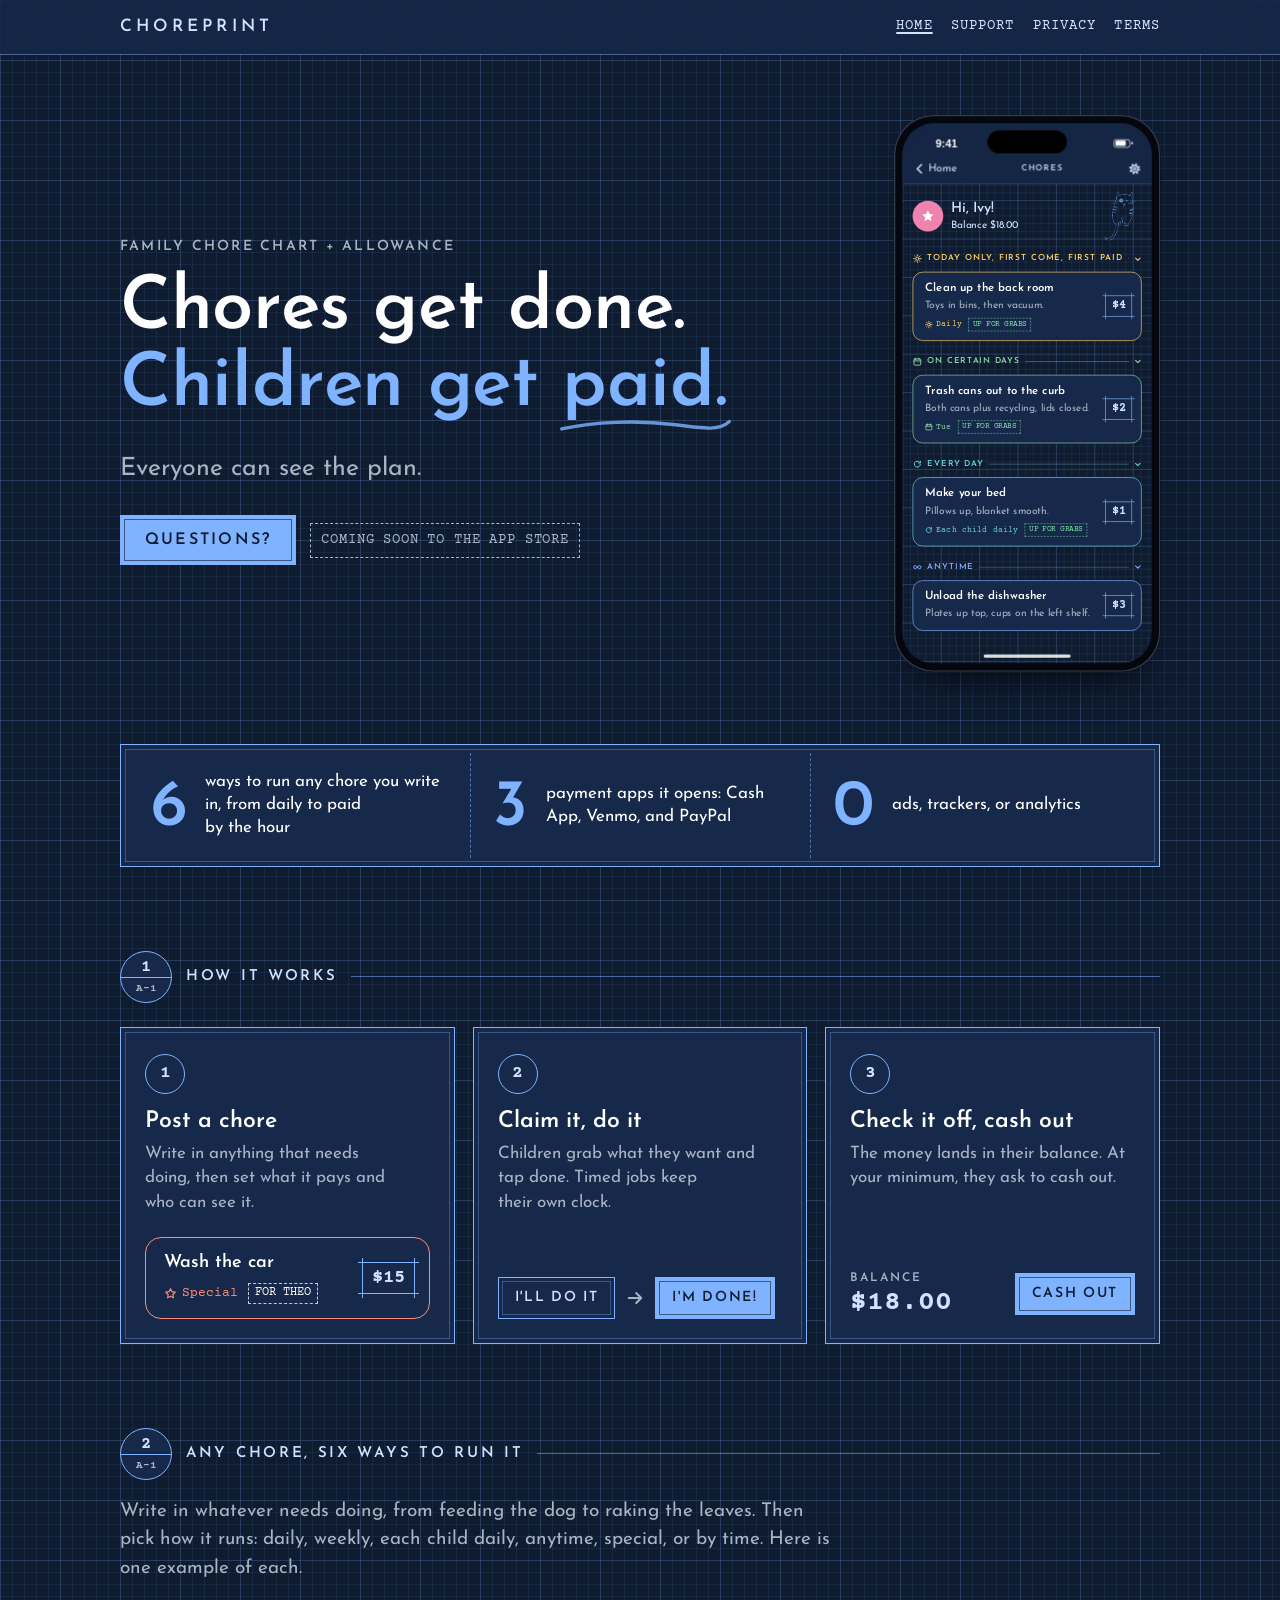
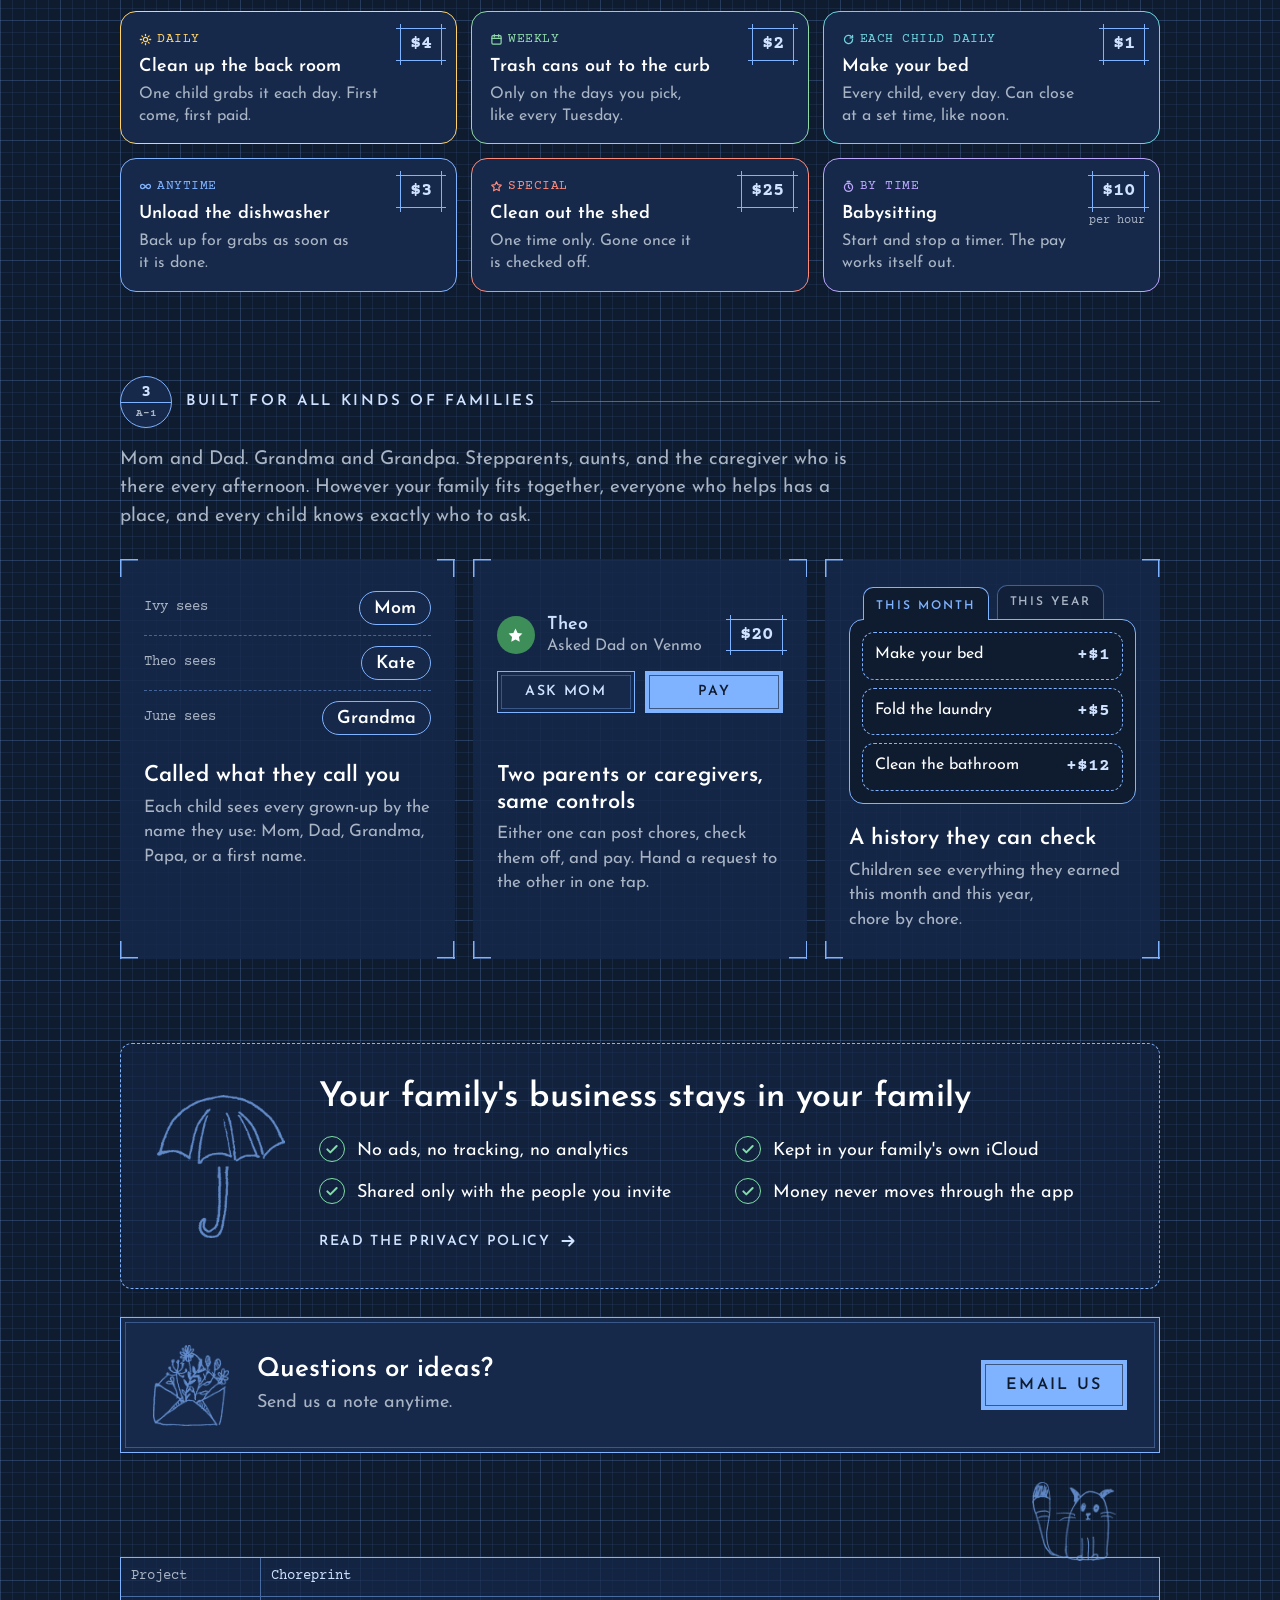
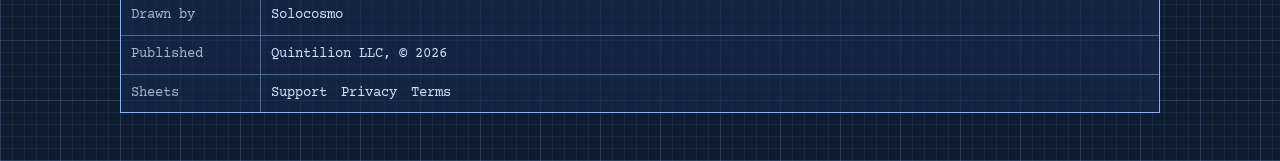
==== commit e380cb74: "Phone drawing fits in Safari; all kinds of families; any chore, six ways to run it Co-Authored-By: C" ====
--- a/index.html
+++ b/index.html
@@ -4,7 +4,7 @@
 <meta charset="utf-8">
 <meta name="viewport" content="width=device-width, initial-scale=1">
 <title>Choreprint: family chore chart and allowance</title>
-<meta name="description" content="Choreprint is a family chore chart and allowance app. Parents post chores, children claim them, and earnings add up until it is time to cash out.">
+<meta name="description" content="Choreprint is a family chore chart and allowance app. The grown-ups post any chore, children claim them, and earnings add up until it is time to cash out.">
 <meta property="og:title" content="Choreprint">
 <meta property="og:description" content="Family chore chart and allowance, drawn up like a blueprint.">
 <script src="theme.js"></script>
@@ -36,7 +36,7 @@
       </div>
     </div>
 
-    <div class="phone-wrap">
+    <div class="phone-wrap" id="preview">
       <div class="phone" role="img" aria-label="Choreprint on iPhone: a child's chore list, with what each chore pays">
         <div class="screen">
           <span class="island"></span>
@@ -101,7 +101,7 @@
   </section>
 
   <div class="figures frame">
-    <div><b>6</b><span>kinds of chores, from daily to paid by the&nbsp;hour</span></div>
+    <div><b>6</b><span>ways to run any chore you write in, from daily to paid by the&nbsp;hour</span></div>
     <div><b>3</b><span>payment apps it opens: Cash App, Venmo, and&nbsp;PayPal</span></div>
     <div><b>0</b><span>ads, trackers, or analytics</span></div>
   </div>
@@ -112,7 +112,7 @@
       <span class="n" aria-hidden="true">1</span>
       <div class="txt">
         <h3>Post a chore</h3>
-        <p>Set what it pays and who can see it.</p>
+        <p>Write in anything that needs doing, then set what it pays and who can see it.</p>
       </div>
       <div class="mini" aria-hidden="true">
         <div class="bubble" style="--c: var(--special)">
@@ -149,7 +149,8 @@
     </li>
   </ol>
 
-  <h2 class="sec-h"><span class="callout" aria-hidden="true"><b>2</b><i>A-1</i></span>Six kinds of chores</h2>
+  <h2 class="sec-h"><span class="callout" aria-hidden="true"><b>2</b><i>A-1</i></span>Any chore, six ways to run it</h2>
+  <p class="sec-lede">Write in whatever needs doing, from feeding the dog to raking the leaves. Then pick how it runs: daily, weekly, each child daily, anytime, special, or by time. Here is one example of each.</p>
   <div class="kinds">
     <div class="bubble" style="--c: var(--daily)">
       <div class="grow">
@@ -201,17 +202,18 @@
     </div>
   </div>
 
-  <h2 class="sec-h"><span class="callout" aria-hidden="true"><b>3</b><i>A-1</i></span>Made for real families</h2>
+  <h2 class="sec-h"><span class="callout" aria-hidden="true"><b>3</b><i>A-1</i></span>Built for all kinds of families</h2>
+  <p class="sec-lede">Mom and Dad. Grandma and Grandpa. Stepparents, aunts, and the caregiver who is there every afternoon. However your family fits together, everyone who helps has a place, and every child knows exactly who to ask.</p>
   <div class="fam">
     <div class="fam-card corners">
       <div class="vis names" aria-hidden="true">
         <div><span>Ivy sees</span><b>Mom</b></div>
         <div><span>Theo sees</span><b>Kate</b></div>
-        <div><span>June sees</span><b>Mom</b></div>
+        <div><span>June sees</span><b>Grandma</b></div>
       </div>
       <div class="txt">
         <h3>Called what they call you</h3>
-        <p>Each child sees every parent by the name they use, so blended families just work.</p>
+        <p>Each child sees every grown-up by the name they use: Mom, Dad, Grandma, Papa, or a first name.</p>
       </div>
     </div>
     <div class="fam-card corners">
@@ -224,8 +226,8 @@
         <div class="flow"><span class="btn-app">Ask Mom</span><span class="btn-app filled">Pay</span></div>
       </div>
       <div class="txt">
-        <h3>Two parents, same controls</h3>
-        <p>Either parent can post, check off, and pay. Hand a request to the other in one tap.</p>
+        <h3>Two parents or caregivers, same controls</h3>
+        <p>Either one can post chores, check them off, and pay. Hand a request to the other in one tap.</p>
       </div>
     </div>
     <div class="fam-card corners">
--- a/style.css
+++ b/style.css
@@ -267,6 +267,7 @@
   display: flex; align-items: center; gap: 14px; margin: 84px 0 24px;
   font-weight: 600; font-size: 15px; letter-spacing: 0.18em; text-transform: uppercase; color: var(--ink);
 }
+.sec-lede { margin: -6px 0 28px; max-width: 40em; font-size: 19px; line-height: 1.5; color: var(--muted); }
 .sec-h::after { content: ""; flex: 1; min-width: 24px; height: 1px; background: color-mix(in srgb, var(--line) 50%, transparent); }
 .callout {
   position: relative; flex: none; width: 52px; height: 52px;
@@ -299,10 +300,11 @@
 .hero .sub { margin: 26px 0 0; font-size: clamp(20px, 2.3vw, 25px); line-height: 1.35; color: var(--muted); }
 .cta-row { margin-top: 30px; display: flex; flex-wrap: wrap; gap: 12px 14px; align-items: center; }
 
-/* Phone mockup: drawn at real iPhone size in points, then zoomed down */
-.phone-wrap { justify-self: center; }
+/* Phone mockup: laid out at real iPhone size in points, then scaled down as a picture, so
+   every browser draws it the same (Safari laid out zoomed text wider than Chrome). */
+.phone-wrap { --s: 0.64; justify-self: center; width: calc(416px * var(--s)); height: calc(870px * var(--s)); }
 .phone {
-  zoom: 0.64;
+  transform: scale(var(--s)); transform-origin: top left;
   position: relative; width: 416px; height: 870px; padding: 13px; border-radius: 62px;
   background: var(--bezel);
   box-shadow: var(--lift), inset 0 0 0 2px color-mix(in srgb, var(--bezel) 65%, #8A9AB5);
@@ -335,7 +337,7 @@
 .phone .nav .back { display: inline-flex; align-items: center; gap: 2px; }
 .phone .nav .ttl { font-weight: 600; font-size: 13px; letter-spacing: 0.12em; text-transform: uppercase; }
 .phone .nav .ico { width: 22px; height: 22px; }
-.phone .body { display: grid; gap: 12px; padding: 16px; }
+.phone .body { display: grid; grid-template-columns: minmax(0, 1fr); gap: 12px; padding: 16px; }
 .phone .hello { display: flex; align-items: center; gap: 12px; }
 .phone .av { width: 48px; height: 48px; border-radius: 50%; background: var(--av); color: #fff; display: grid; place-items: center; }
 .phone .av .ico { width: 24px; height: 24px; }
@@ -343,7 +345,7 @@
 .phone .bal { font-size: 16px; color: var(--ink); margin-top: 2px; }
 .phone .hello .doodle { width: 46px; height: 80px; margin: -6px 10px -6px auto; transform: rotate(6deg); }
 .phone .ph {
-  display: flex; align-items: center; gap: 8px; padding-top: 12px; white-space: nowrap;
+  display: flex; align-items: center; gap: 8px; padding-top: 12px; min-width: 0;
   color: var(--c); font-weight: 600; font-size: 13px; letter-spacing: 0.12em; text-transform: uppercase;
 }
 .phone .ph .ico { width: 15px; height: 15px; }
@@ -536,7 +538,7 @@
 }
 @media (max-width: 739px) {
   .hero { grid-template-columns: minmax(0, 1fr); padding-top: 44px; }
-  .phone { zoom: 0.6; }
+  .phone-wrap { --s: 0.6; }
   .figures { grid-template-columns: 1fr; }
   .figures > div + div { border-left: 0; border-top: 1px dashed color-mix(in srgb, var(--line) 55%, transparent); }
   .figures b { min-width: 1.1ch; text-align: center; }
@@ -565,5 +567,5 @@
 
 /* The smallest phones (320 points): shrink the phone drawing a little more so nothing runs off the side. */
 @media (max-width: 359px) {
-  .phone { zoom: 0.52; }
-}
+  .phone-wrap { --s: 0.52; }
+}
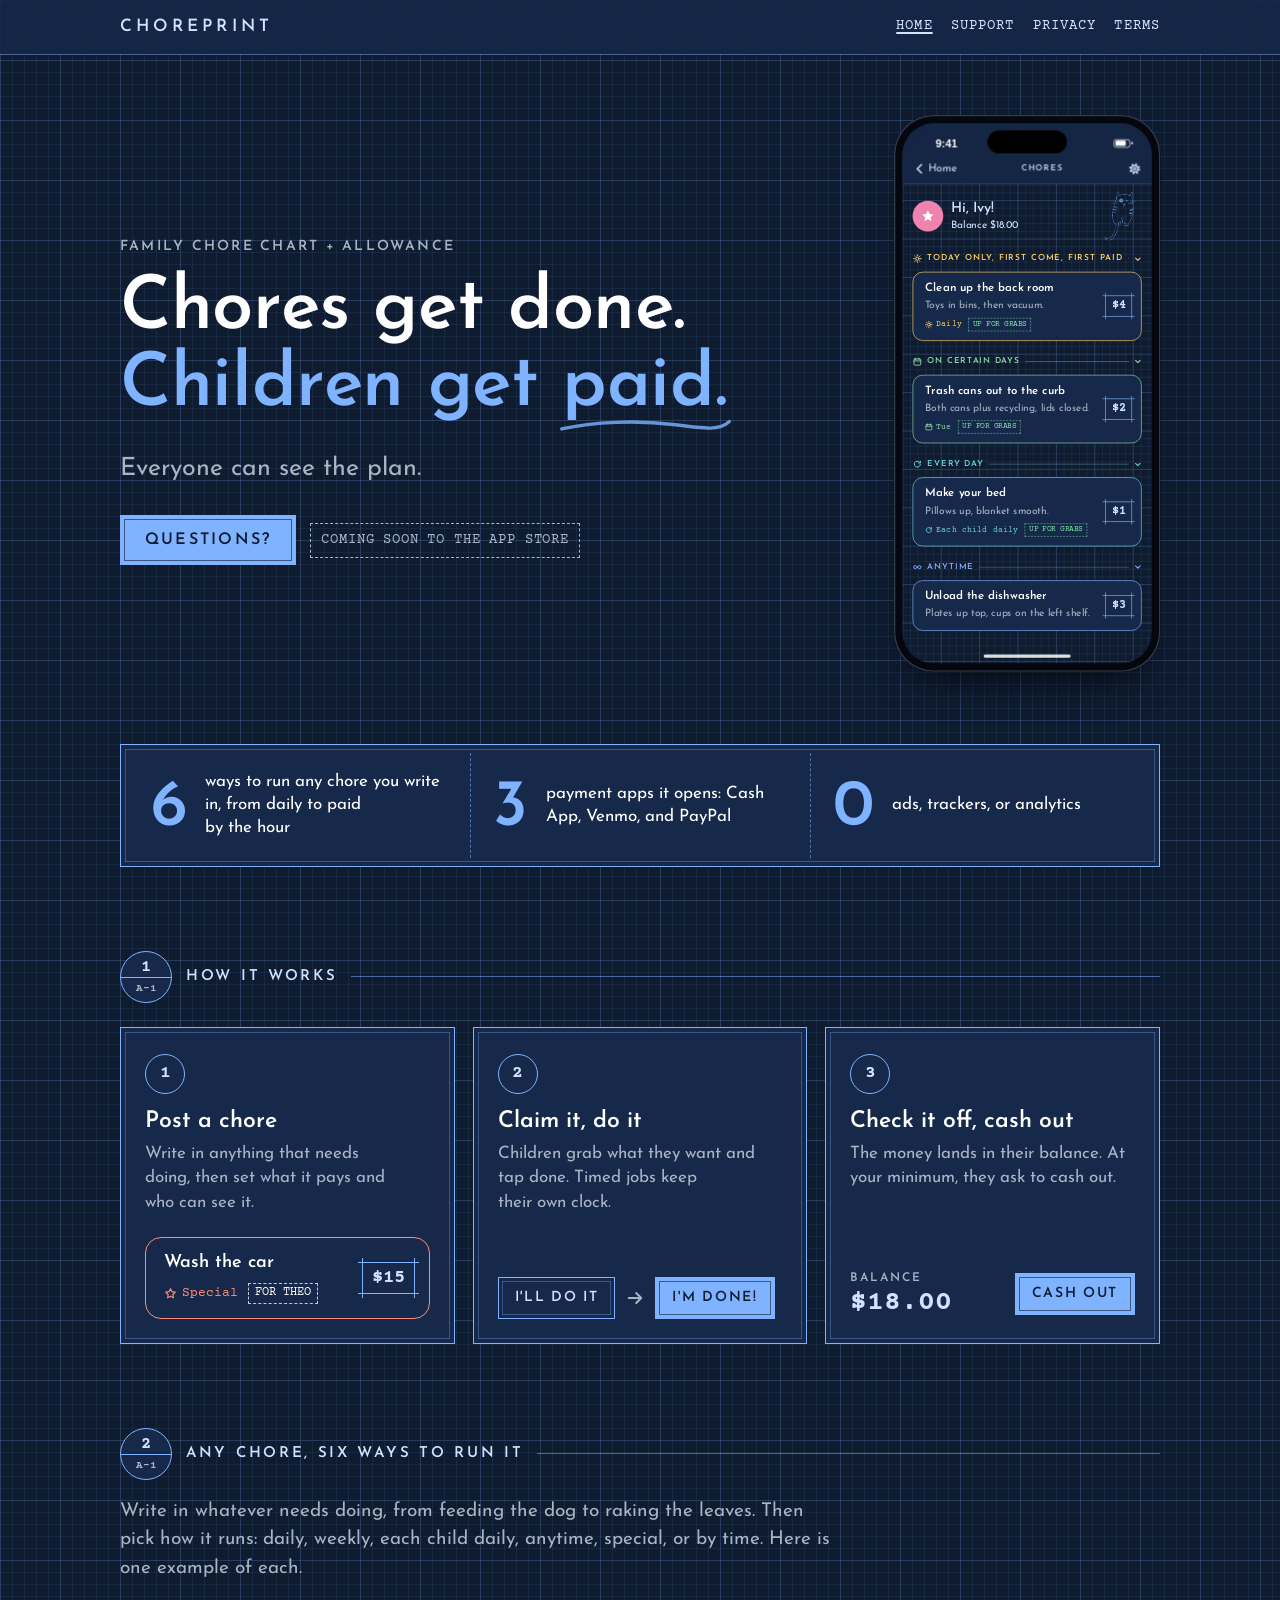
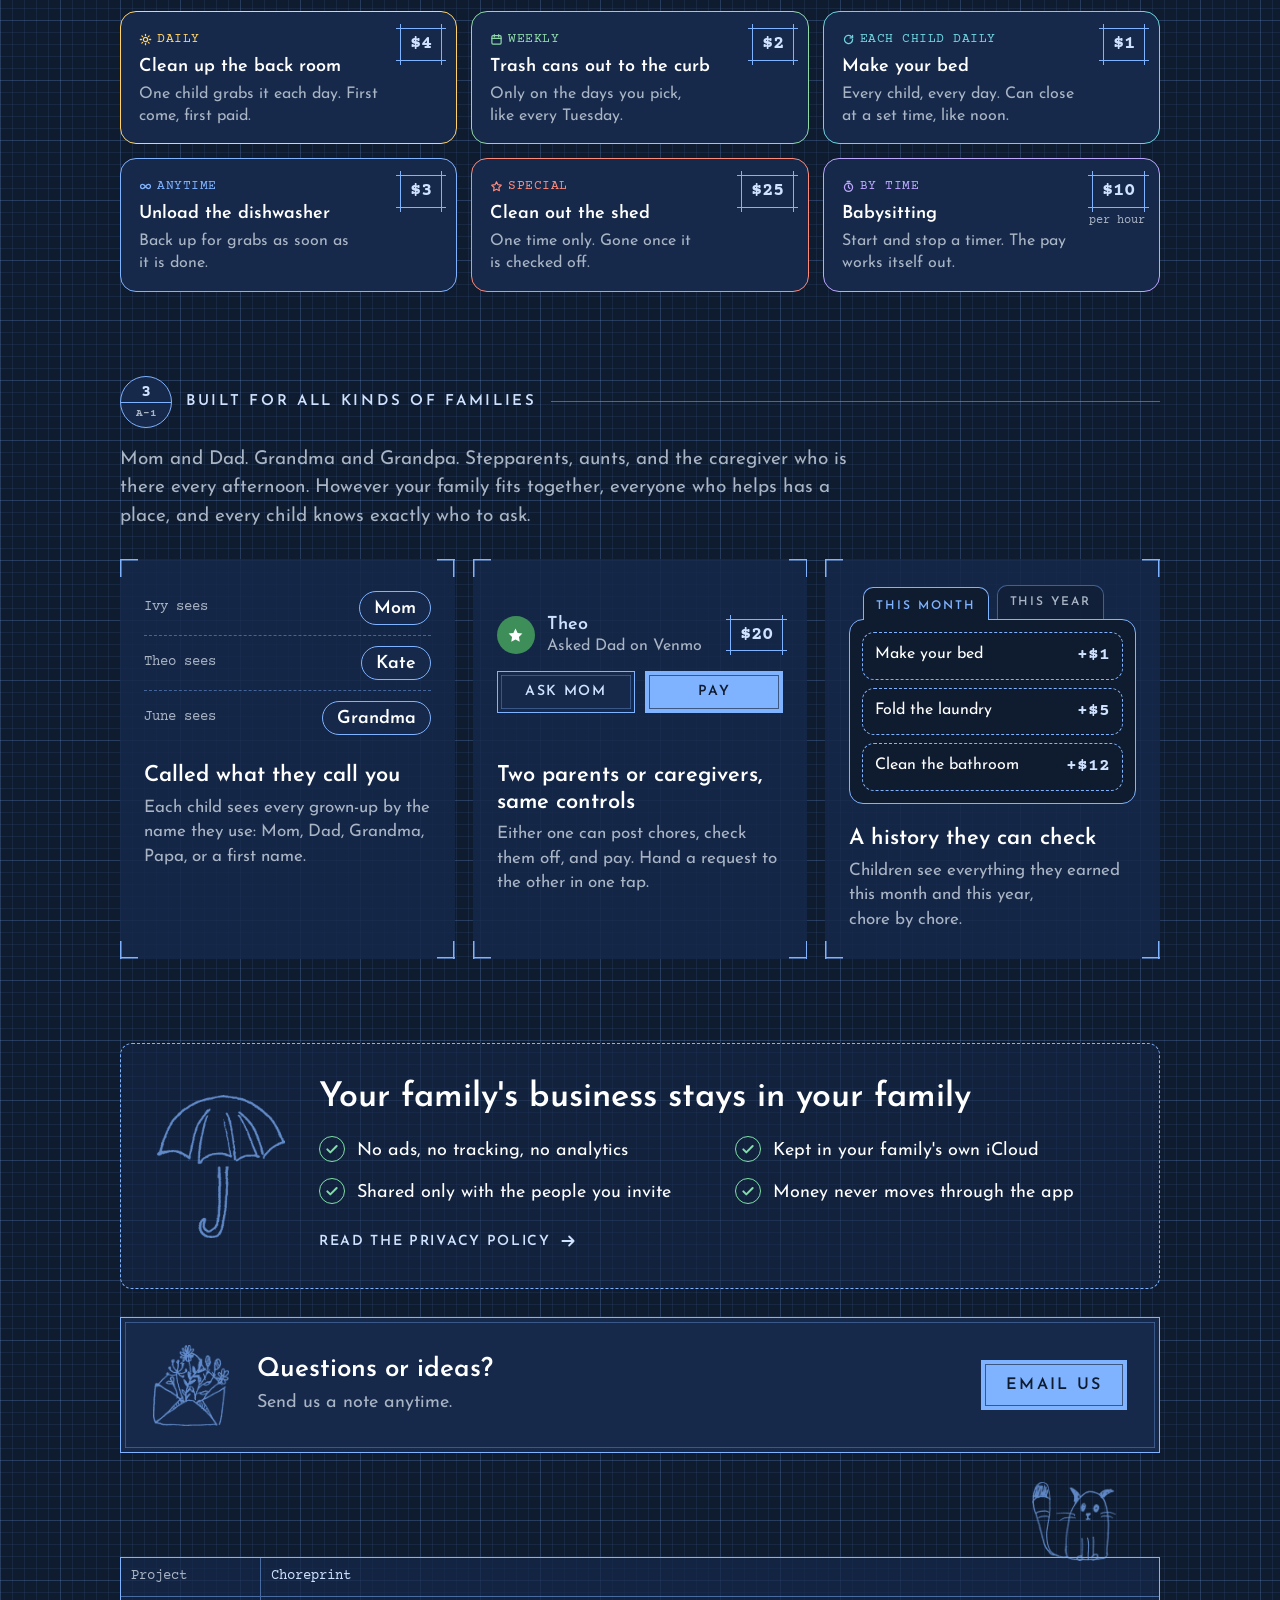
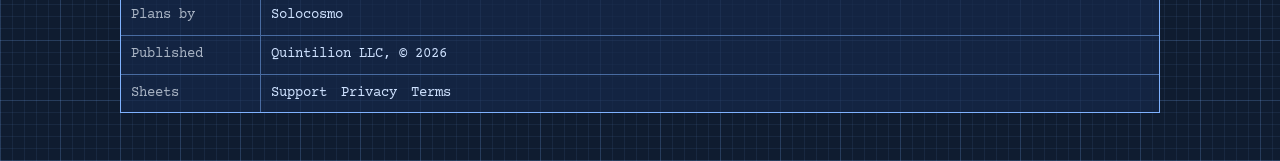
==== commit 6ee86c52: "Footer: Plans by, not Drawn by Co-Authored-By: Claude Opus 5.5 <noreply@anthropic.com>" ====
--- a/index.html
+++ b/index.html
@@ -266,7 +266,7 @@
       <h2 id="cta-h">Questions or ideas?</h2>
       <p>Send us a note anytime.</p>
     </div>
-    <a class="btn" href="mailto:solocosmo@icloud.com?subject=Choreprint">Email us</a>
+    <a class="btn" href="mailto:hello@choreprint.com?subject=Choreprint">Email us</a>
   </section>
 </main>
 
@@ -274,7 +274,7 @@
   <span class="doodle footer-cat" style="--src: url(img/doodle27.png)" aria-hidden="true"></span>
   <div class="titleblock">
     <div>Project</div><div>Choreprint</div>
-    <div>Drawn by</div><div>Solocosmo</div>
+    <div>Plans by</div><div>Solocosmo</div>
     <div>Published</div><div>Quintilion LLC, &copy; 2026</div>
     <div>Sheets</div><div><a href="contact.html">Support</a><a href="privacy.html">Privacy</a><a href="terms.html">Terms</a></div>
   </div>
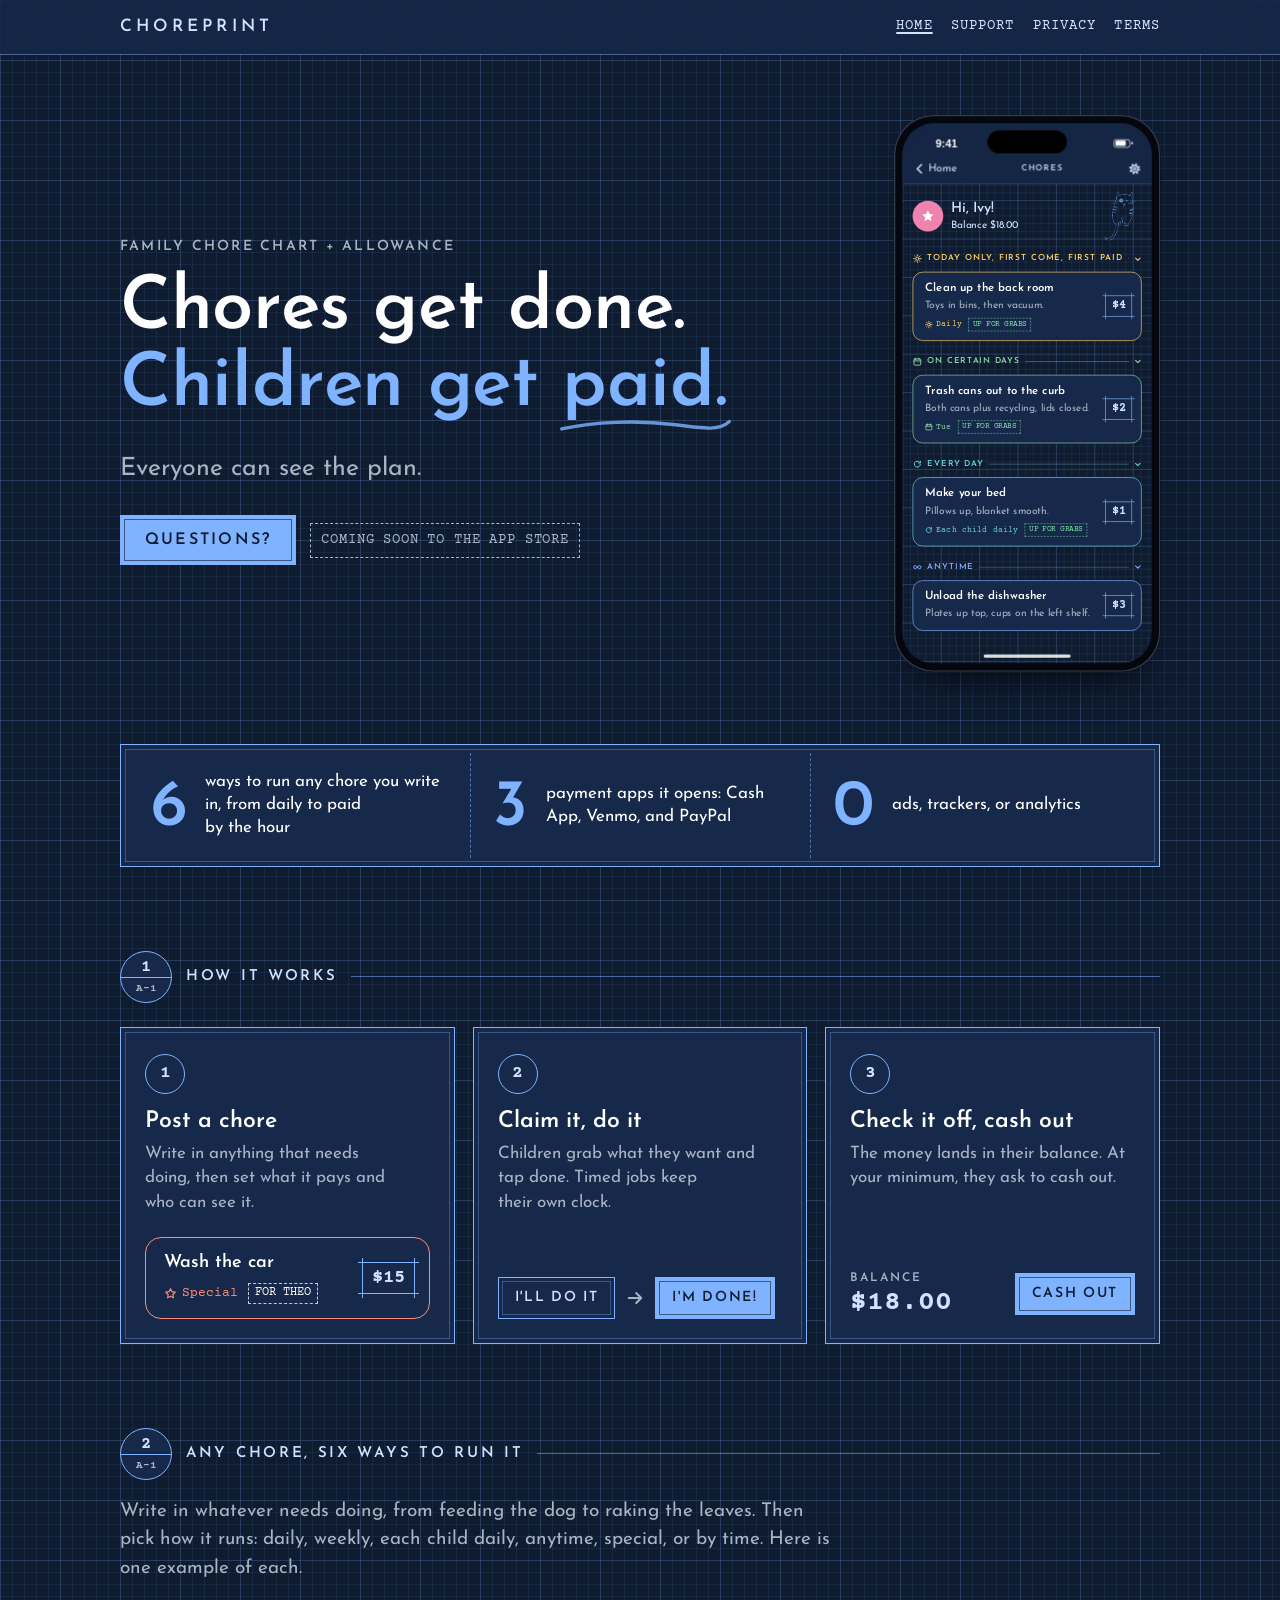
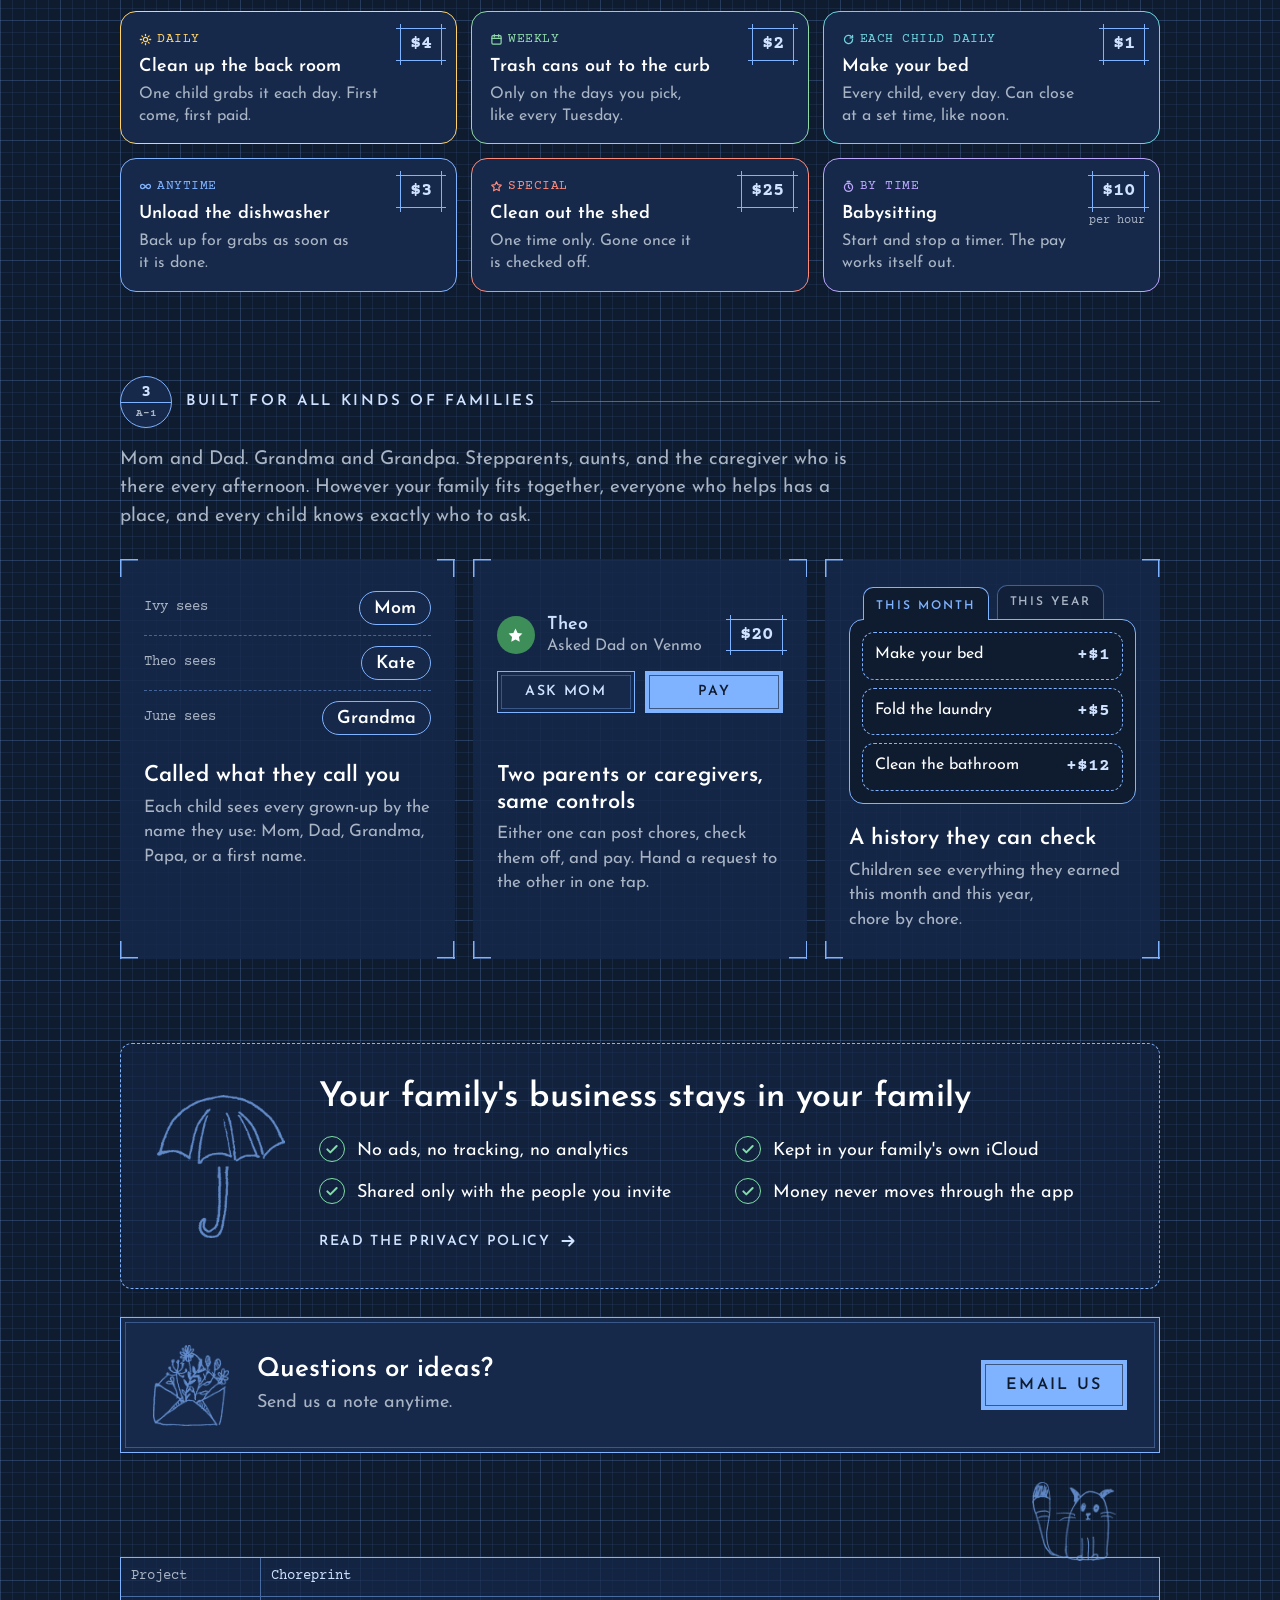
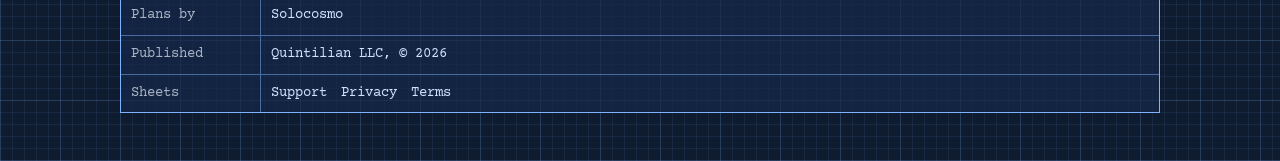
==== commit e6e727a0: "Company name: Quintilian LLC Co-Authored-By: Claude Opus 5.5 <noreply@anthropic.com>" ====
--- a/index.html
+++ b/index.html
@@ -275,7 +275,7 @@
   <div class="titleblock">
     <div>Project</div><div>Choreprint</div>
     <div>Plans by</div><div>Solocosmo</div>
-    <div>Published</div><div>Quintilion LLC, &copy; 2026</div>
+    <div>Published</div><div>Quintilian LLC, &copy; 2026</div>
     <div>Sheets</div><div><a href="contact.html">Support</a><a href="privacy.html">Privacy</a><a href="terms.html">Terms</a></div>
   </div>
 </footer>
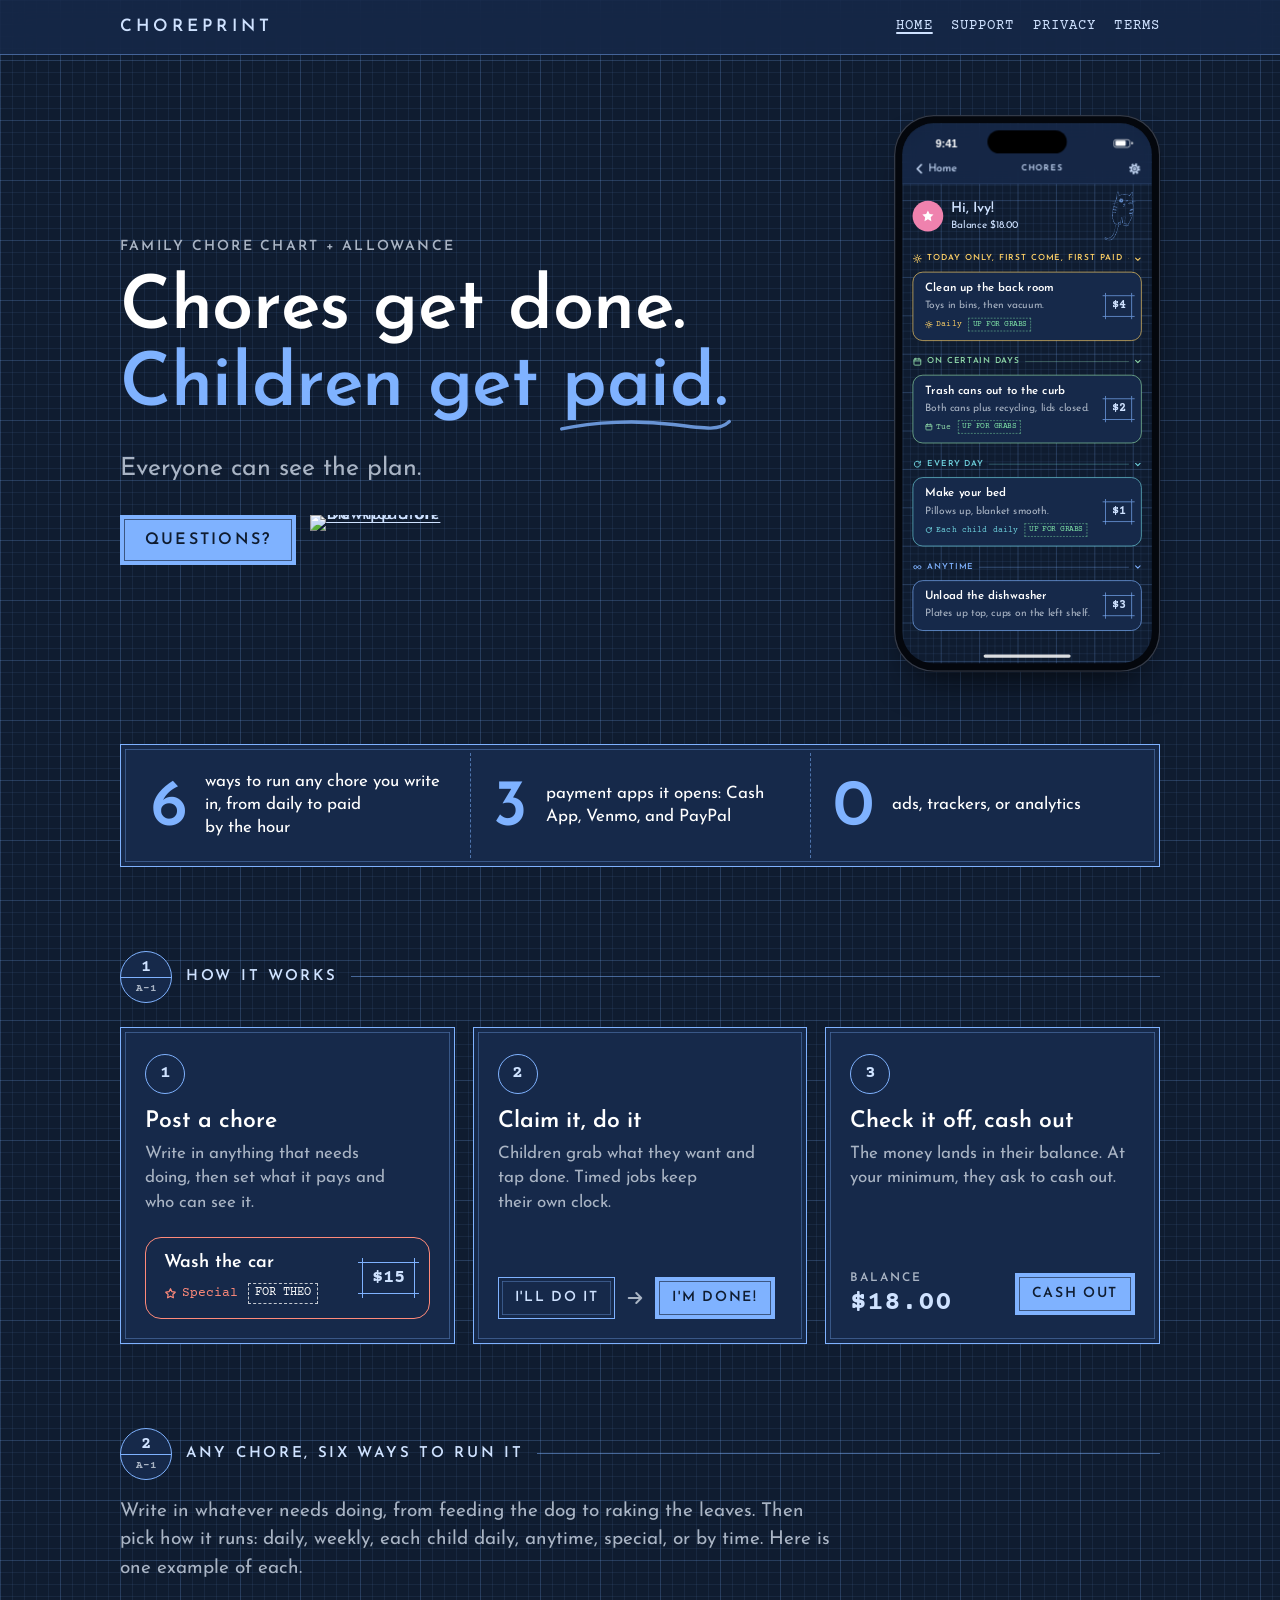
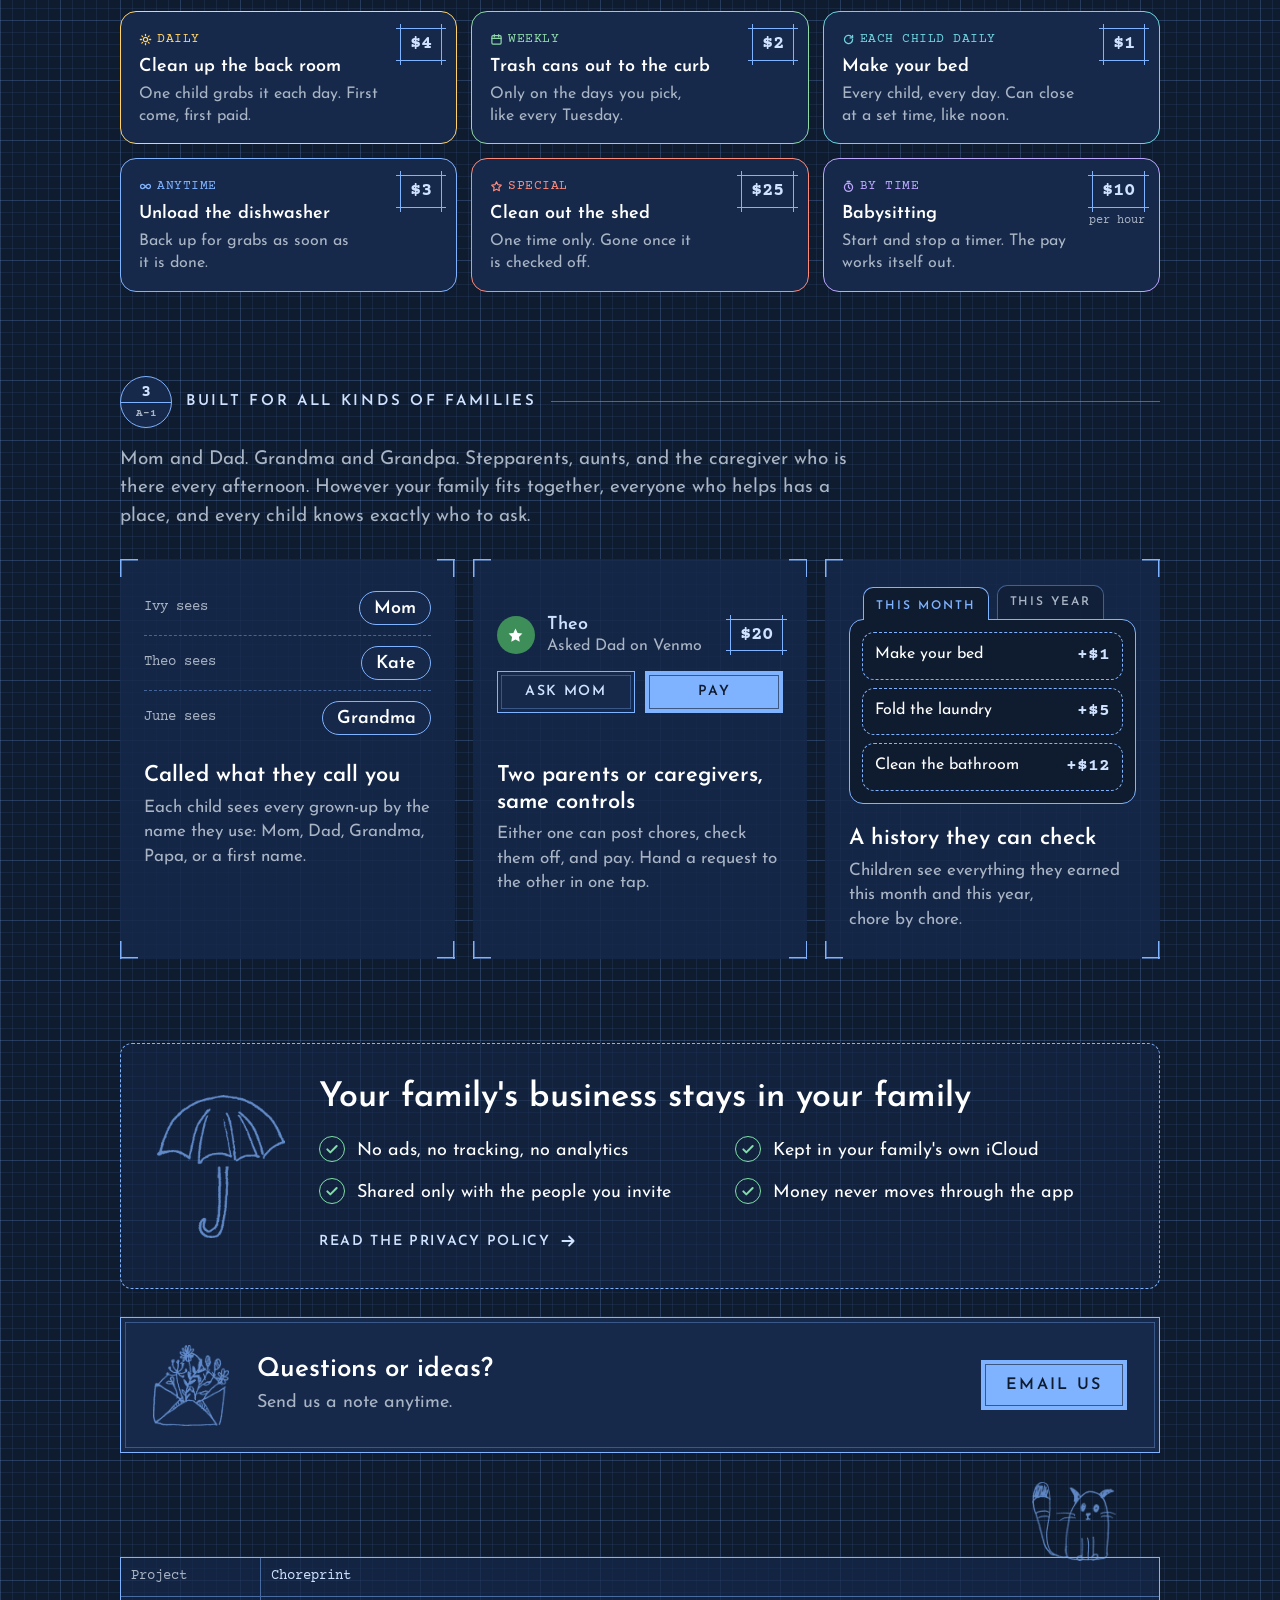
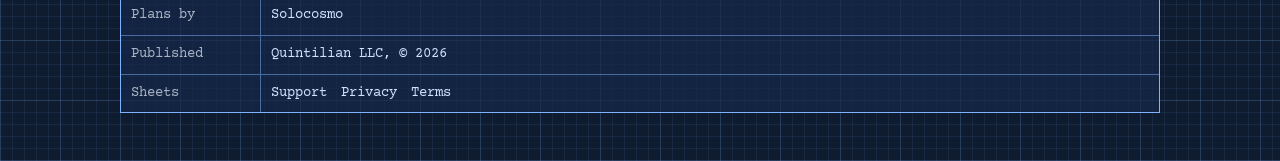
==== commit e9579079: "Choreprint is live: App Store badge replaces "Coming soon" The home page hero now links to the App S" ====
--- a/index.html
+++ b/index.html
@@ -32,7 +32,7 @@
       <p class="sub">Everyone can see the plan.</p>
       <div class="cta-row">
         <a class="btn" href="contact.html">Questions?</a>
-        <span class="soon-chip">Coming soon to the App&nbsp;Store</span>
+        <a class="store-badge" href="https://apps.apple.com/us/app/choreprint/id6824362729"><img src="https://toolbox.marketingtools.apple.com/api/v2/badges/download-on-the-app-store/black/en-us" alt="Download on the App Store" width="150" height="50"></a>
       </div>
     </div>
 
--- a/style.css
+++ b/style.css
@@ -165,10 +165,9 @@
   white-space: nowrap; cursor: pointer;
 }
 .btn:hover { color: var(--bg); filter: brightness(0.94); }
-.soon-chip {
-  font-family: "Courier Prime", monospace; font-size: 14px; text-transform: uppercase; letter-spacing: 0.06em;
-  color: var(--muted); border: 1px dashed var(--muted); padding: 6px 10px;
-}
+/* Apple's own "Download on the App Store" badge, shown as Apple supplies it */
+.store-badge { display: inline-flex; line-height: 0; }
+.store-badge img { display: block; height: 50px; width: auto; }
 
 /* Double-rule frame (the house drawing's frame) */
 .frame {
